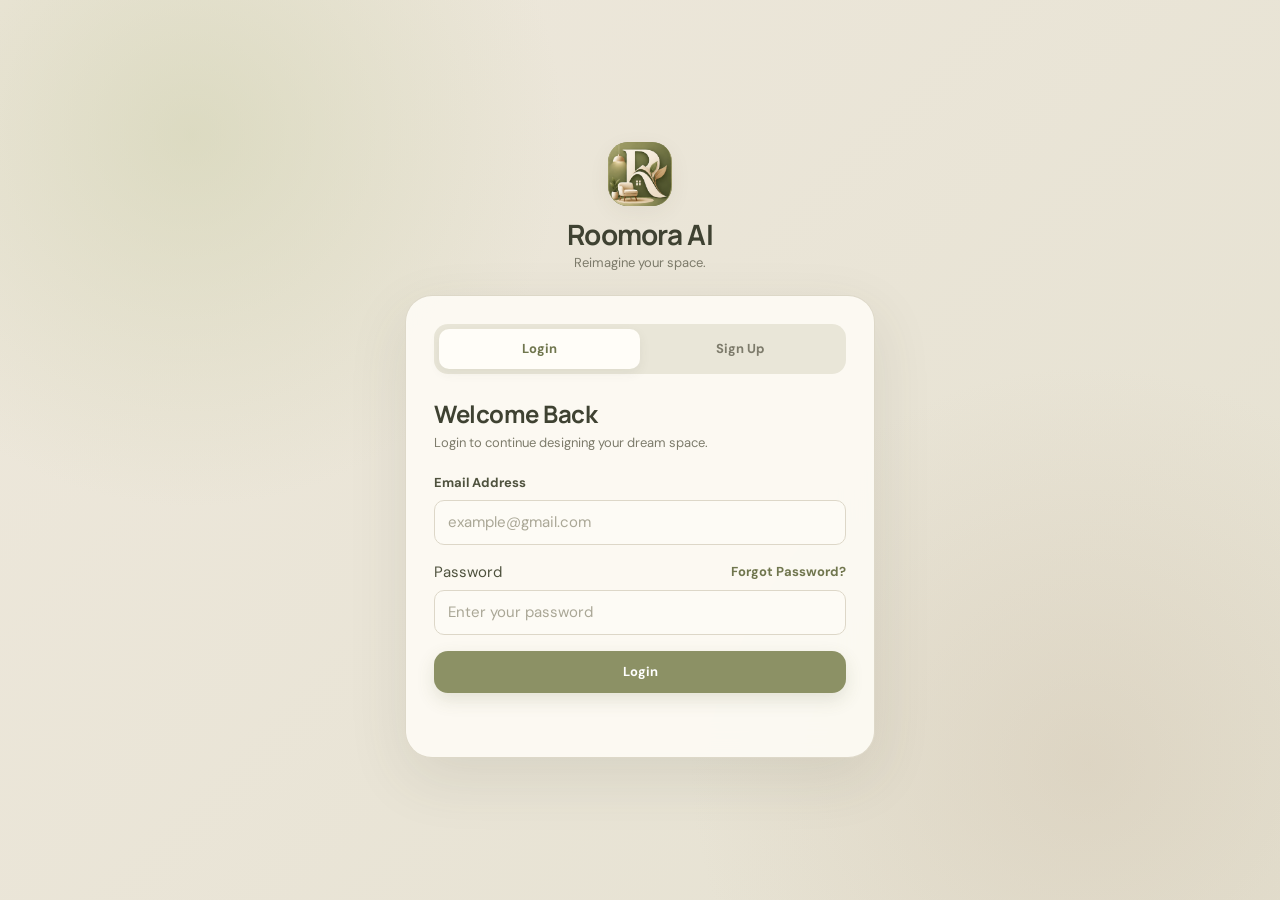
==== frontend/admin.html @ 3dd12794 "Add frontend design system, shared dashboard shell and real login Design tokens, components and dash" ====
<!DOCTYPE html>
<html lang="en">
<head>
  <meta charset="UTF-8">
  <meta name="viewport" content="width=device-width, initial-scale=1.0">
  <title>Roomora AI - Admin Dashboard</title>
  <link rel="icon" href="assets/img/logo.png">
  <link rel="stylesheet" href="css/base.css">
  <link rel="stylesheet" href="css/components.css">
  <link rel="stylesheet" href="css/dashboard.css">
</head>
<body data-roles="admin">
  <div class="sidebar-overlay" id="sidebarOverlay" data-action="close-sidebar"></div>
  <div class="layout">
    <aside class="sidebar" id="sidebar">
      <div class="sidebar-brand">
        <div class="brand-logo"><img src="assets/img/logo.png" alt="Roomora AI logo"></div>
        <div><h2>Roomora AI</h2><span>ADMIN PANEL</span></div>
      </div>
      <div class="sidebar-profile">
        <div class="avatar" data-user-initials></div>
        <div><strong data-user-name></strong><small data-user-role></small></div>
      </div>
      <nav class="sidebar-nav">
        <button class="nav-item" data-section="overview"><span>▦</span> Overview</button>
      </nav>
      <div class="sidebar-bottom">
        <button class="nav-item" data-action="logout"><span>↪</span> Logout</button>
      </div>
    </aside>

    <div class="main">
      <header class="topbar">
        <button class="mobile-menu" data-action="open-sidebar" aria-label="Open menu">☰</button>
        <div class="topbar-actions">
          <div class="top-profile">
            <div class="avatar" data-user-initials></div>
            <div><strong data-user-name></strong><small data-user-role></small></div>
          </div>
        </div>
      </header>

      <section id="overview" class="section">
        <div class="heading">
          <div>
            <span class="eyebrow">ADMIN PANEL</span>
            <h1>Admin Dashboard</h1>
            <p>Signed in as <strong data-user-name></strong>.</p>
          </div>
        </div>
        <div class="card">
          <p>This page is being rebuilt on the new backend and will appear in a later phase.</p>
        </div>
      </section>
    </div>
  </div>

  <script src="config.js"></script>
  <script type="module" src="js/pages/stub.js"></script>
</body>
</html>
---- frontend/css/base.css ----
/* Roomora AI: design tokens, reset and typography. Every page loads this first. */
@import url("https://fonts.googleapis.com/css2?family=DM+Sans:wght@400;500;600;700&family=Manrope:wght@600;700;800&display=swap");

:root {
  /* surfaces */
  --background: #eee8dc;
  --background-light: #f5f1e8;
  --surface: #faf8f1;
  --surface-white: #fffdf8;
  --field: #fdfbf5;

  /* brand */
  --olive: #8c9165;
  --olive-dark: #70764e;
  --olive-deep: #5d6342;
  --sage: #b9ba91;
  --sage-light: #dedfc5;
  --sage-soft: #e9e8d6;
  --beige: #d9cfbd;
  --brown: #927b62;
  --brown-dark: #695744;

  /* text */
  --text: #4f523e;
  --text-dark: #3f4232;
  --muted: #7d7b6b;
  --muted-light: #aaa796;

  /* lines */
  --border: #ddd7c8;
  --border-light: #ebe6da;

  /* status */
  --success: #70845b;
  --success-bg: #e2e8d7;
  --danger: #a87569;
  --danger-bg: #efe0da;
  --warning: #ad8952;
  --warning-bg: #f1e6ce;
  --info: #73828a;
  --info-bg: #e1e7e9;

  /* depth and shape */
  --shadow: 0 14px 40px rgba(77, 76, 55, 0.08);
  --shadow-small: 0 6px 22px rgba(77, 76, 55, 0.06);
  --radius: 20px;
  --radius-md: 14px;
  --radius-sm: 10px;

  /* type scale */
  --font-body: "DM Sans", system-ui, sans-serif;
  --font-heading: "Manrope", "DM Sans", system-ui, sans-serif;
  --text-xs: 0.75rem;
  --text-sm: 0.8125rem;
  --text-base: 0.9375rem;
  --text-lg: 1.125rem;
  --text-xl: 1.5rem;
  --text-2xl: 2rem;

  /* spacing */
  --space-1: 4px;
  --space-2: 8px;
  --space-3: 12px;
  --space-4: 16px;
  --space-5: 24px;
  --space-6: 32px;
  --space-7: 48px;
}

*,
*::before,
*::after {
  margin: 0;
  padding: 0;
  box-sizing: border-box;
}

html {
  scroll-behavior: smooth;
}

body {
  font-family: var(--font-body);
  font-size: var(--text-base);
  background: var(--background);
  color: var(--text);
  min-height: 100vh;
  line-height: 1.55;
}

h1,
h2,
h3,
h4 {
  font-family: var(--font-heading);
  color: var(--text-dark);
  line-height: 1.2;
}

button,
input,
textarea,
select {
  font: inherit;
  color: inherit;
}

button {
  cursor: pointer;
}

a {
  color: inherit;
  text-decoration: none;
}

img {
  max-width: 100%;
  display: block;
}

.muted {
  color: var(--muted);
}

.hidden {
  display: none !important;
}

.sr-only {
  position: absolute;
  width: 1px;
  height: 1px;
  overflow: hidden;
  clip: rect(0 0 0 0);
  white-space: nowrap;
}

:focus-visible {
  outline: 2px solid var(--olive-dark);
  outline-offset: 2px;
}
---- frontend/css/components.css ----
/* Roomora AI: components shared by every page. */

/* ---------- buttons ---------- */
.btn {
  display: inline-flex;
  align-items: center;
  justify-content: center;
  gap: var(--space-2);
  min-height: 42px;
  padding: 10px 18px;
  border: 1px solid transparent;
  border-radius: var(--radius-md);
  font-size: var(--text-sm);
  font-weight: 700;
  transition: 0.2s ease;
}

.btn:disabled {
  opacity: 0.6;
  cursor: not-allowed;
}

.btn-primary {
  background: var(--olive);
  color: #fff;
  box-shadow: 0 7px 18px rgba(99, 104, 65, 0.16);
}

.btn-primary:hover:not(:disabled) {
  background: var(--olive-dark);
  transform: translateY(-1px);
}

.btn-secondary {
  background: var(--surface);
  border-color: var(--border);
  color: var(--olive-dark);
}

.btn-secondary:hover:not(:disabled) {
  background: var(--sage-light);
}

.btn-danger {
  background: var(--danger-bg);
  color: var(--danger);
}

.btn-danger:hover:not(:disabled) {
  background: var(--danger);
  color: #fff;
}

.btn-block {
  width: 100%;
}

.btn-sm {
  min-height: 34px;
  padding: 6px 12px;
  font-size: var(--text-xs);
}

.btn-link {
  background: none;
  border: none;
  color: var(--olive-dark);
  font-weight: 700;
  font-size: var(--text-sm);
  padding: 0;
}

.btn-link:hover {
  text-decoration: underline;
}

.chip {
  display: inline-flex;
  align-items: center;
  gap: var(--space-2);
  padding: 8px 14px;
  border-radius: 999px;
  border: 1px solid var(--border);
  background: var(--surface-white);
  font-size: var(--text-sm);
  font-weight: 600;
}

.chip:hover {
  background: var(--sage-light);
}

/* ---------- forms ---------- */
.form-group {
  margin-bottom: var(--space-4);
}

.form-group > label,
.form-label {
  display: block;
  margin-bottom: 6px;
  color: var(--text);
  font-size: var(--text-sm);
  font-weight: 700;
}

.form-group input,
.form-group select,
.form-group textarea {
  width: 100%;
  min-height: 44px;
  padding: 10px 13px;
  border: 1px solid var(--border);
  border-radius: var(--radius-sm);
  background: var(--field);
  outline: none;
  transition: 0.2s;
}

.form-group textarea {
  min-height: 96px;
  resize: vertical;
}

.form-group input:hover,
.form-group select:hover,
.form-group textarea:hover {
  border-color: #c8c5b1;
}

.form-group input:focus,
.form-group select:focus,
.form-group textarea:focus {
  border-color: var(--olive);
  box-shadow: 0 0 0 4px rgba(139, 142, 97, 0.12);
}

.form-group input::placeholder,
.form-group textarea::placeholder {
  color: var(--muted-light);
}

.form-hint {
  display: block;
  margin-top: 5px;
  font-size: var(--text-xs);
  color: var(--muted);
}

.form-hint.error {
  color: var(--danger);
  font-weight: 600;
}

.form-hint.ok {
  color: var(--success);
  font-weight: 600;
}

.form-grid {
  display: grid;
  grid-template-columns: repeat(2, minmax(0, 1fr));
  gap: 0 var(--space-4);
}

.form-grid .full {
  grid-column: 1 / -1;
}

/* ---------- cards, stats ---------- */
.card {
  background: var(--surface);
  border: 1px solid var(--border);
  border-radius: var(--radius);
  padding: var(--space-5);
  box-shadow: var(--shadow-small);
  min-width: 0;
}

.card-heading {
  display: flex;
  align-items: flex-start;
  justify-content: space-between;
  gap: var(--space-4);
  margin-bottom: var(--space-4);
}

.card-heading h3 {
  font-size: var(--text-lg);
}

.card-heading p {
  color: var(--muted);
  font-size: var(--text-sm);
}

.stats {
  display: grid;
  grid-template-columns: repeat(auto-fit, minmax(210px, 1fr));
  gap: var(--space-4);
  margin-bottom: var(--space-4);
}

.stat {
  display: flex;
  align-items: center;
  gap: var(--space-4);
  padding: var(--space-4) var(--space-5);
  background: var(--surface);
  border: 1px solid var(--border);
  border-radius: var(--radius);
}

.stat-icon {
  display: grid;
  place-items: center;
  width: 46px;
  height: 46px;
  border-radius: var(--radius-md);
  background: var(--sage-light);
  font-size: 1.25rem;
}

.stat span {
  color: var(--muted);
  font-size: var(--text-sm);
}

.stat strong {
  display: block;
  font-family: var(--font-heading);
  font-size: var(--text-xl);
  color: var(--text-dark);
}

.stat small {
  font-size: var(--text-xs);
}

.positive {
  color: var(--success);
}

.warning {
  color: var(--warning);
}

.negative {
  color: var(--danger);
}

/* ---------- tables ---------- */
.table-wrapper {
  overflow-x: auto;
}

table {
  width: 100%;
  border-collapse: collapse;
  font-size: var(--text-sm);
}

th {
  padding: 10px 12px;
  text-align: left;
  color: var(--muted);
  font-size: var(--text-xs);
  font-weight: 700;
  text-transform: uppercase;
  letter-spacing: 0.04em;
  border-bottom: 1px solid var(--border);
  white-space: nowrap;
}

td {
  padding: 12px;
  border-bottom: 1px solid var(--border-light);
  vertical-align: middle;
}

tbody tr:hover {
  background: var(--background-light);
}

/* ---------- status pills ---------- */
.status {
  display: inline-block;
  padding: 3px 10px;
  border-radius: 999px;
  font-size: var(--text-xs);
  font-weight: 700;
  text-transform: capitalize;
  background: var(--info-bg);
  color: var(--info);
}

.status.approved,
.status.active,
.status.delivered,
.status.completed,
.status.paid,
.status.accepted {
  background: var(--success-bg);
  color: var(--success);
}

.status.pending,
.status.requested,
.status.processing,
.status.packed,
.status.shipped,
.status.placed {
  background: var(--warning-bg);
  color: var(--warning);
}

.status.rejected,
.status.declined,
.status.cancelled,
.status.blocked,
.status.suspended {
  background: var(--danger-bg);
  color: var(--danger);
}

/* ---------- avatar, switch, progress ---------- */
.avatar {
  display: grid;
  place-items: center;
  flex: none;
  width: 40px;
  height: 40px;
  border-radius: 50%;
  background: var(--sage-light);
  color: var(--olive-deep);
  font-weight: 700;
  font-size: var(--text-sm);
}

.switch {
  position: relative;
  display: inline-block;
  width: 44px;
  height: 24px;
  flex: none;
}

.switch input {
  opacity: 0;
  width: 0;
  height: 0;
}

.switch .slider {
  position: absolute;
  inset: 0;
  border-radius: 999px;
  background: var(--border);
  transition: 0.2s;
}

.switch .slider::before {
  content: "";
  position: absolute;
  left: 3px;
  top: 3px;
  width: 18px;
  height: 18px;
  border-radius: 50%;
  background: #fff;
  transition: 0.2s;
}

.switch input:checked + .slider {
  background: var(--olive);
}

.switch input:checked + .slider::before {
  transform: translateX(20px);
}

.switch input:focus-visible + .slider {
  outline: 2px solid var(--olive-dark);
  outline-offset: 2px;
}

.progress {
  height: 8px;
  border-radius: 999px;
  background: var(--sage-soft);
  overflow: hidden;
}

.progress > div {
  height: 100%;
  background: var(--olive);
  border-radius: inherit;
}

/* ---------- modal ---------- */
.modal {
  position: fixed;
  inset: 0;
  z-index: 1000;
  display: none;
  align-items: center;
  justify-content: center;
  padding: var(--space-4);
  background: rgba(63, 66, 50, 0.45);
}

.modal.show {
  display: flex;
}

.modal-content {
  width: 100%;
  max-width: 520px;
  max-height: 90vh;
  overflow-y: auto;
  padding: var(--space-5);
  background: var(--surface-white);
  border-radius: var(--radius);
  box-shadow: var(--shadow);
}

.modal-header {
  display: flex;
  align-items: center;
  justify-content: space-between;
  margin-bottom: var(--space-4);
}

.modal-close {
  border: none;
  background: var(--sage-soft);
  width: 34px;
  height: 34px;
  border-radius: 50%;
}

/* ---------- toast, empty and loading states ---------- */
.toast-stack {
  position: fixed;
  right: var(--space-4);
  bottom: var(--space-4);
  z-index: 2000;
  display: flex;
  flex-direction: column;
  gap: var(--space-2);
  max-width: min(360px, calc(100vw - 32px));
}

.toast {
  padding: 12px 16px;
  border-radius: var(--radius-md);
  background: var(--text-dark);
  color: #fff;
  font-size: var(--text-sm);
  box-shadow: var(--shadow);
  animation: toast-in 0.2s ease;
}

.toast.error {
  background: #8f4f44;
}

.toast.success {
  background: var(--olive-deep);
}

@keyframes toast-in {
  from {
    opacity: 0;
    transform: translateY(8px);
  }
}

.empty-state {
  padding: var(--space-6) var(--space-4);
  text-align: center;
  color: var(--muted);
}

.empty-state .empty-icon {
  display: block;
  margin-bottom: var(--space-2);
  font-size: 2rem;
}

.spinner {
  display: inline-block;
  width: 18px;
  height: 18px;
  border: 2px solid currentColor;
  border-right-color: transparent;
  border-radius: 50%;
  animation: spin 0.7s linear infinite;
}

@keyframes spin {
  to {
    transform: rotate(360deg);
  }
}

@media (max-width: 640px) {
  .form-grid {
    grid-template-columns: 1fr;
  }
}
---- frontend/css/dashboard.css ----
/* Roomora AI: the sidebar + topbar shell shared by the admin, seller and designer panels. */

.layout {
  display: grid;
  grid-template-columns: 260px minmax(0, 1fr);
  min-height: 100vh;
}

/* ---------- sidebar ---------- */
.sidebar {
  position: sticky;
  top: 0;
  height: 100vh;
  display: flex;
  flex-direction: column;
  gap: var(--space-4);
  padding: var(--space-5) var(--space-4);
  background: var(--sage-light);
  border-right: 1px solid #ceceb5;
  overflow-y: auto;
}

.sidebar-brand {
  display: flex;
  align-items: center;
  gap: var(--space-3);
  padding-bottom: var(--space-4);
  border-bottom: 1px solid rgba(101, 107, 73, 0.15);
}

.brand-logo {
  display: grid;
  place-items: center;
  flex: none;
  width: 46px;
  height: 46px;
  overflow: hidden;
  border-radius: 14px;
  background: var(--olive);
}

.brand-logo img {
  width: 100%;
  height: 100%;
  object-fit: cover;
}

.sidebar-brand h2 {
  font-size: var(--text-lg);
}

.sidebar-brand span {
  color: var(--olive-dark);
  font-size: var(--text-xs);
  font-weight: 700;
  letter-spacing: 0.08em;
}

.sidebar-profile {
  display: flex;
  align-items: center;
  gap: var(--space-3);
  padding: var(--space-3);
  border-radius: var(--radius-md);
  background: rgba(255, 253, 248, 0.6);
}

.sidebar-profile small {
  display: block;
  color: var(--muted);
}

.sidebar-nav {
  display: flex;
  flex-direction: column;
  gap: var(--space-1);
  flex: 1;
}

.nav-item {
  display: flex;
  align-items: center;
  gap: var(--space-3);
  width: 100%;
  padding: 10px 12px;
  border: none;
  border-radius: var(--radius-sm);
  background: transparent;
  color: var(--text);
  font-size: var(--text-sm);
  font-weight: 600;
  text-align: left;
}

.nav-item:hover {
  background: rgba(255, 253, 248, 0.6);
}

.nav-item.active {
  background: var(--surface-white);
  color: var(--olive-deep);
  box-shadow: var(--shadow-small);
}

.nav-badge {
  margin-left: auto;
  padding: 1px 8px;
  border-radius: 999px;
  background: var(--olive);
  color: #fff;
  font-size: var(--text-xs);
}

.nav-badge:empty {
  display: none;
}

.sidebar-bottom {
  padding-top: var(--space-3);
  border-top: 1px solid rgba(101, 107, 73, 0.15);
}

.sidebar-overlay {
  position: fixed;
  inset: 0;
  z-index: 40;
  display: none;
  background: rgba(63, 66, 50, 0.4);
}

.sidebar-overlay.show {
  display: block;
}

/* ---------- main area ---------- */
.main {
  min-width: 0;
  padding: 0 var(--space-6) var(--space-7);
}

.topbar {
  position: sticky;
  top: 0;
  z-index: 30;
  display: flex;
  align-items: center;
  gap: var(--space-4);
  padding: var(--space-4) 0;
  background: var(--background);
}

.mobile-menu {
  display: none;
  border: 1px solid var(--border);
  background: var(--surface);
  border-radius: var(--radius-sm);
  width: 42px;
  height: 42px;
  font-size: 1.1rem;
}

.topbar-search {
  flex: 1;
  max-width: 460px;
}

.topbar-search input {
  width: 100%;
  min-height: 42px;
  padding: 8px 14px;
  border: 1px solid var(--border);
  border-radius: 999px;
  background: var(--surface-white);
  outline: none;
}

.topbar-search input:focus {
  border-color: var(--olive);
}

.topbar-actions {
  display: flex;
  align-items: center;
  gap: var(--space-3);
  margin-left: auto;
}

.icon-button {
  position: relative;
  display: grid;
  place-items: center;
  width: 42px;
  height: 42px;
  border: 1px solid var(--border);
  border-radius: 50%;
  background: var(--surface-white);
}

.notification-dot {
  position: absolute;
  top: 8px;
  right: 9px;
  width: 9px;
  height: 9px;
  border-radius: 50%;
  background: var(--danger);
}

.notification-dot.hidden {
  display: none;
}

.top-profile {
  display: flex;
  align-items: center;
  gap: var(--space-3);
}

.top-profile small {
  display: block;
  color: var(--muted);
}

/* ---------- sections ---------- */
.section {
  display: none;
}

.section.active {
  display: block;
}

.heading {
  display: flex;
  align-items: flex-end;
  justify-content: space-between;
  flex-wrap: wrap;
  gap: var(--space-4);
  margin-bottom: var(--space-5);
}

.heading h1 {
  font-size: var(--text-2xl);
}

.heading p {
  color: var(--muted);
}

.eyebrow {
  display: block;
  margin-bottom: var(--space-1);
  color: var(--olive-dark);
  font-size: var(--text-xs);
  font-weight: 700;
  letter-spacing: 0.1em;
}

.dashboard-grid {
  display: grid;
  grid-template-columns: minmax(0, 1.55fr) minmax(280px, 0.85fr);
  gap: var(--space-4);
  margin-bottom: var(--space-4);
}

.filter-bar {
  display: flex;
  flex-wrap: wrap;
  gap: var(--space-3);
  margin-bottom: var(--space-4);
}

.filter-bar input,
.filter-bar select {
  min-height: 42px;
  padding: 8px 14px;
  border: 1px solid var(--border);
  border-radius: var(--radius-sm);
  background: var(--surface-white);
}

.filter-bar input {
  flex: 1;
  min-width: 200px;
}

/* ---------- responsive ---------- */
@media (max-width: 960px) {
  .layout {
    grid-template-columns: 1fr;
  }

  .sidebar {
    position: fixed;
    inset: 0 auto 0 0;
    z-index: 50;
    width: 270px;
    transform: translateX(-100%);
    transition: transform 0.25s ease;
  }

  .sidebar.open {
    transform: none;
  }

  .mobile-menu {
    display: block;
  }

  .main {
    padding: 0 var(--space-4) var(--space-6);
  }

  .dashboard-grid {
    grid-template-columns: 1fr;
  }

  .top-profile div {
    display: none;
  }
}
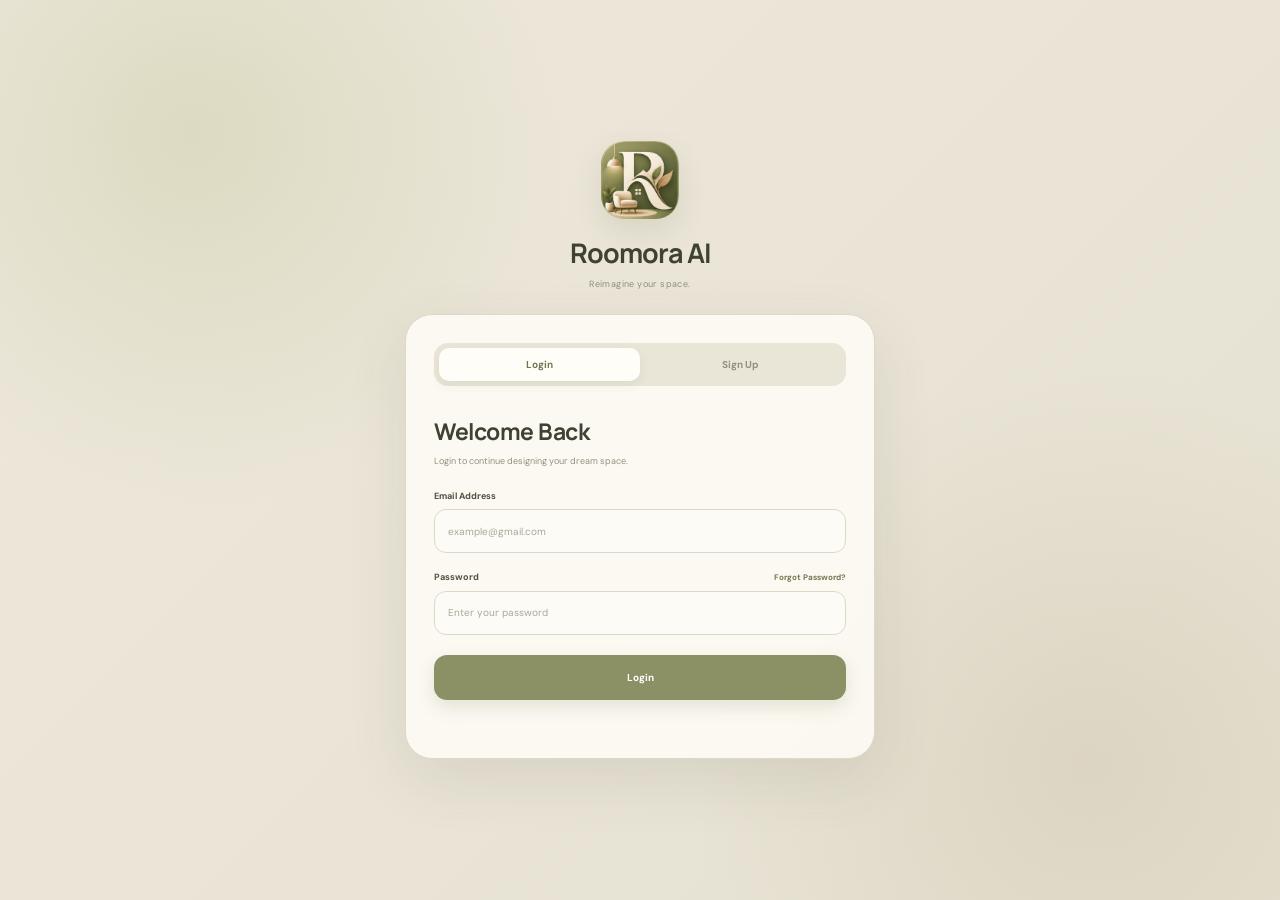
==== commit ca807d1e: "Frontend: all five pages ported from the original designs and wired to the API Original stylesheets " ====
--- a/frontend/admin.html
+++ b/frontend/admin.html
@@ -3,59 +3,407 @@
 <head>
   <meta charset="UTF-8">
   <meta name="viewport" content="width=device-width, initial-scale=1.0">
-  <title>Roomora AI - Admin Dashboard</title>
+  <title>Roomora AI - Admin Panel</title>
   <link rel="icon" href="assets/img/logo.png">
-  <link rel="stylesheet" href="css/base.css">
-  <link rel="stylesheet" href="css/components.css">
-  <link rel="stylesheet" href="css/dashboard.css">
+  <link rel="stylesheet" href="css/admin.css">
+  <link rel="stylesheet" href="css/panel-extras.css">
 </head>
-<body data-roles="admin">
-  <div class="sidebar-overlay" id="sidebarOverlay" data-action="close-sidebar"></div>
-  <div class="layout">
-    <aside class="sidebar" id="sidebar">
-      <div class="sidebar-brand">
-        <div class="brand-logo"><img src="assets/img/logo.png" alt="Roomora AI logo"></div>
-        <div><h2>Roomora AI</h2><span>ADMIN PANEL</span></div>
-      </div>
-      <div class="sidebar-profile">
-        <div class="avatar" data-user-initials></div>
-        <div><strong data-user-name></strong><small data-user-role></small></div>
-      </div>
-      <nav class="sidebar-nav">
-        <button class="nav-item" data-section="overview"><span>▦</span> Overview</button>
-      </nav>
-      <div class="sidebar-bottom">
-        <button class="nav-item" data-action="logout"><span>↪</span> Logout</button>
-      </div>
-    </aside>
-
-    <div class="main">
-      <header class="topbar">
-        <button class="mobile-menu" data-action="open-sidebar" aria-label="Open menu">☰</button>
-        <div class="topbar-actions">
-          <div class="top-profile">
-            <div class="avatar" data-user-initials></div>
-            <div><strong data-user-name></strong><small data-user-role></small></div>
-          </div>
-        </div>
-      </header>
-
-      <section id="overview" class="section">
-        <div class="heading">
-          <div>
-            <span class="eyebrow">ADMIN PANEL</span>
-            <h1>Admin Dashboard</h1>
-            <p>Signed in as <strong data-user-name></strong>.</p>
-          </div>
-        </div>
-        <div class="card">
-          <p>This page is being rebuilt on the new backend and will appear in a later phase.</p>
-        </div>
-      </section>
-    </div>
-  </div>
-
-  <script src="config.js"></script>
-  <script type="module" src="js/pages/stub.js"></script>
+<body>
+
+<div id="sidebarOverlay" class="sidebar-overlay" data-action="close-sidebar"></div>
+
+<!-- SIDEBAR -->
+<aside id="sidebar" class="sidebar">
+  <div class="sidebar-brand">
+    <div class="admin-logo"><img src="assets/img/logo.png" alt="Roomora AI Logo"></div>
+    <div><h2>Roomora AI</h2><span>ADMIN PANEL</span></div>
+  </div>
+
+  <div class="admin-profile">
+    <div class="admin-avatar" data-user-initials></div>
+    <div><strong data-user-name></strong><small>Super Administrator</small></div>
+  </div>
+
+  <nav class="sidebar-navigation">
+    <button class="sidebar-link" data-section="dashboard"><span>▦</span> Dashboard</button>
+    <button class="sidebar-link" data-section="users"><span>👥</span> Users</button>
+    <button class="sidebar-link" data-section="furniture"><span>🛋️</span> Furniture</button>
+    <button class="sidebar-link" data-section="designers"><span>🎨</span> Designers</button>
+    <button class="sidebar-link" data-section="orders"><span>📦</span> Orders</button>
+    <button class="sidebar-link" data-section="requests"><span>🔔</span> Designer Requests <span class="notification-count" id="requestCount" style="display:none"></span></button>
+    <button class="sidebar-link" data-section="sellers"><span>🏪</span> Sellers</button>
+    <button class="sidebar-link" data-section="reports"><span>📊</span> Reports</button>
+    <button class="sidebar-link" data-section="settings"><span>⚙️</span> Settings</button>
+  </nav>
+
+  <div class="sidebar-bottom">
+    <button class="sidebar-link logout-link" data-action="logout"><span>↪</span> Logout</button>
+  </div>
+</aside>
+
+<!-- MAIN AREA -->
+<div class="admin-main">
+
+  <header class="admin-topbar">
+    <button class="mobile-menu" data-action="open-sidebar">☰</button>
+    <div class="topbar-search">
+      <span>🔍</span>
+      <input type="search" placeholder="Search users, orders, furniture..." id="globalSearch">
+    </div>
+    <div class="topbar-actions">
+      <button class="top-icon" data-action="notifications">🔔 <span class="red-dot" style="display:none"></span></button>
+      <div class="admin-user-menu">
+        <div class="small-avatar" data-user-initials></div>
+        <div class="top-admin-name"><strong data-user-name></strong><small>Super Admin</small></div>
+      </div>
+    </div>
+  </header>
+
+  <!-- DASHBOARD -->
+  <section id="dashboard" class="admin-section">
+    <div class="page-heading">
+      <div>
+        <span class="eyebrow">ADMINISTRATION</span>
+        <h1>Dashboard</h1>
+        <p>Welcome back. Here's what's happening across Roomora AI.</p>
+      </div>
+      <button class="primary-admin-button" data-action="export-orders">↓ Export Report</button>
+    </div>
+
+    <div class="statistics-grid">
+      <div class="stat-card"><div class="stat-icon users-icon">👥</div><div><span>Total Users</span><h2 id="dsUsers">–</h2><small class="positive" id="dsUsersNote"></small></div></div>
+      <div class="stat-card"><div class="stat-icon active-icon">●</div><div><span>Active Users</span><h2 id="dsActive">–</h2><small class="positive" id="dsActiveNote"></small></div></div>
+      <div class="stat-card"><div class="stat-icon product-icon">🛋️</div><div><span>Furniture Products</span><h2 id="dsProducts">–</h2><small class="warning" id="dsProductsNote"></small></div></div>
+      <div class="stat-card"><div class="stat-icon designer-icon">🎨</div><div><span>Designers</span><h2 id="dsDesigners">–</h2><small class="positive" id="dsDesignersNote"></small></div></div>
+    </div>
+
+    <div class="statistics-grid second-stats">
+      <div class="stat-card revenue-card"><div class="stat-icon">₹</div><div><span>Monthly Revenue</span><h2 id="dsRevenue">–</h2><small class="positive" id="dsRevenueNote"></small></div></div>
+      <div class="stat-card"><div class="stat-icon order-icon">📦</div><div><span>Total Orders</span><h2 id="dsOrders">–</h2><small class="positive" id="dsOrdersNote"></small></div></div>
+      <div class="stat-card"><div class="stat-icon pending-icon">⏳</div><div><span>Pending Requests</span><h2 id="dsPending">–</h2><small class="warning">Needs attention</small></div></div>
+      <div class="stat-card"><div class="stat-icon seller-icon">🏪</div><div><span>Furniture Sellers</span><h2 id="dsSellers">–</h2><small class="positive" id="dsSellersNote"></small></div></div>
+    </div>
+
+    <div class="dashboard-grid">
+      <div class="admin-card large-card">
+        <div class="card-heading">
+          <div><h3>Recent Orders</h3><p>Latest furniture and designer orders</p></div>
+          <button class="text-button" data-section="orders">View All →</button>
+        </div>
+        <div class="table-wrapper">
+          <table>
+            <thead><tr><th>Order ID</th><th>Customer</th><th>Type</th><th>Amount</th><th>Status</th><th>Date</th></tr></thead>
+            <tbody id="dsRecent"></tbody>
+          </table>
+        </div>
+      </div>
+
+      <div class="admin-card">
+        <div class="card-heading"><div><h3>Quick Actions</h3><p>Manage your platform</p></div></div>
+        <div class="quick-actions">
+          <button data-section="users"><span>👥</span><div><strong>Manage Users</strong><small>View all accounts</small></div></button>
+          <button data-section="furniture"><span>🛋️</span><div><strong>Review Products</strong><small>Approve furniture</small></div></button>
+          <button data-section="designers"><span>🎨</span><div><strong>Manage Designers</strong><small>Check availability</small></div></button>
+          <button data-section="requests"><span>🔔</span><div><strong>Requests</strong><small id="qaRequests">Designer bookings</small></div></button>
+        </div>
+      </div>
+    </div>
+
+    <div class="dashboard-grid">
+      <div class="admin-card">
+        <div class="card-heading"><div><h3>Platform Activity</h3><p>Today's overview</p></div></div>
+        <div class="activity-list" id="dsActivity"></div>
+      </div>
+
+      <div class="admin-card">
+        <div class="card-heading">
+          <div><h3>System Status</h3><p>Roomora AI services</p></div>
+          <span class="online-badge">● All Systems Operational</span>
+        </div>
+        <div class="system-status">
+          <div><span>Website</span><strong class="online">Operational</strong></div>
+          <div><span>Authentication</span><strong class="online">Operational</strong></div>
+          <div><span>Database</span><strong class="online" id="sysDatabase">Operational</strong></div>
+          <div><span>AI Service</span><strong class="online" id="sysAi">Operational</strong></div>
+          <div><span>Payments</span><strong class="online">Record only</strong></div>
+        </div>
+      </div>
+    </div>
+  </section>
+
+  <!-- USERS -->
+  <section id="users" class="admin-section">
+    <div class="page-heading">
+      <div>
+        <span class="eyebrow">USER MANAGEMENT</span>
+        <h1>Users</h1>
+        <p>Manage all Roomora AI accounts.</p>
+      </div>
+      <button class="primary-admin-button" data-action="export-users">↓ Export Users</button>
+    </div>
+
+    <div class="filter-bar">
+      <div class="search-box">🔍 <input id="userSearch" placeholder="Search user..."></div>
+      <select id="userStatusFilter">
+        <option value="all">All Status</option>
+        <option value="active">Active</option>
+        <option value="inactive">Inactive</option>
+        <option value="blocked">Blocked</option>
+      </select>
+      <select id="userRoleFilter">
+        <option value="">All Users</option>
+        <option value="user">Customers</option>
+        <option value="seller">Sellers</option>
+        <option value="designer">Designers</option>
+        <option value="admin">Admins</option>
+      </select>
+    </div>
+
+    <div class="admin-card">
+      <div class="table-wrapper">
+        <table id="usersTable">
+          <thead><tr><th>User</th><th>Email</th><th>Mobile</th><th>Role</th><th>Orders</th><th>Last Active</th><th>Status</th><th>Action</th></tr></thead>
+          <tbody id="usersBody"></tbody>
+        </table>
+      </div>
+    </div>
+  </section>
+
+  <!-- FURNITURE -->
+  <section id="furniture" class="admin-section">
+    <div class="page-heading">
+      <div>
+        <span class="eyebrow">PRODUCT MANAGEMENT</span>
+        <h1>Furniture</h1>
+        <p>Review furniture listed by sellers.</p>
+      </div>
+      <button class="primary-admin-button" data-action="add-product">+ Add Product</button>
+    </div>
+
+    <div class="statistics-grid">
+      <div class="mini-stat"><span>Total Products</span><strong id="fuTotal">–</strong></div>
+      <div class="mini-stat"><span>Approved</span><strong class="green-text" id="fuApproved">–</strong></div>
+      <div class="mini-stat"><span>Pending</span><strong class="orange-text" id="fuPending">–</strong></div>
+      <div class="mini-stat"><span>Out of Stock</span><strong class="red-text" id="fuOut">–</strong></div>
+    </div>
+
+    <div class="filter-bar">
+      <div class="search-box">🔍 <input id="productSearch" placeholder="Search furniture..."></div>
+      <select id="productCategoryFilter">
+        <option value="">All Categories</option>
+        <option>Sofa</option><option>Chair</option><option>Table</option><option>Bed</option><option>Dining</option><option>Lighting</option><option>Decor</option>
+      </select>
+      <select id="productStatusFilter">
+        <option value="">All Status</option>
+        <option value="approved">Approved</option>
+        <option value="pending">Pending</option>
+        <option value="rejected">Rejected</option>
+      </select>
+    </div>
+
+    <div class="admin-card">
+      <div class="table-wrapper">
+        <table>
+          <thead><tr><th>Product</th><th>Seller</th><th>Category</th><th>Price</th><th>Stock</th><th>Status</th><th>Action</th></tr></thead>
+          <tbody id="productsBody"></tbody>
+        </table>
+      </div>
+    </div>
+  </section>
+
+  <!-- DESIGNERS -->
+  <section id="designers" class="admin-section">
+    <div class="page-heading">
+      <div>
+        <span class="eyebrow">DESIGNER MANAGEMENT</span>
+        <h1>Designers</h1>
+        <p>Manage designer profiles, availability and verification.</p>
+      </div>
+      <button class="primary-admin-button" data-action="add-designer">+ Add Designer</button>
+    </div>
+    <div class="designer-admin-grid" id="designerGrid"></div>
+  </section>
+
+  <!-- ORDERS -->
+  <section id="orders" class="admin-section">
+    <div class="page-heading">
+      <div>
+        <span class="eyebrow">ORDER MANAGEMENT</span>
+        <h1>Orders</h1>
+        <p>Track furniture purchases and designer bookings.</p>
+      </div>
+      <button class="primary-admin-button" data-action="export-orders">↓ Export Orders</button>
+    </div>
+
+    <div class="statistics-grid">
+      <div class="mini-stat"><span>Today's Orders</span><strong id="orToday">–</strong></div>
+      <div class="mini-stat"><span>Processing</span><strong class="orange-text" id="orProcessing">–</strong></div>
+      <div class="mini-stat"><span>Delivered</span><strong class="green-text" id="orDelivered">–</strong></div>
+      <div class="mini-stat"><span>Cancelled</span><strong class="red-text" id="orCancelled">–</strong></div>
+    </div>
+
+    <div class="admin-card">
+      <div class="table-wrapper">
+        <table>
+          <thead><tr><th>Order ID</th><th>Customer</th><th>Type</th><th>Item / Designer</th><th>Amount</th><th>Payment</th><th>Status</th><th>Action</th></tr></thead>
+          <tbody id="ordersBody"></tbody>
+        </table>
+      </div>
+    </div>
+  </section>
+
+  <!-- DESIGNER REQUESTS -->
+  <section id="requests" class="admin-section">
+    <div class="page-heading">
+      <div>
+        <span class="eyebrow">REQUEST MANAGEMENT</span>
+        <h1>Designer Requests</h1>
+        <p>Monitor requests between customers and interior designers.</p>
+      </div>
+    </div>
+    <div class="request-grid" id="requestGrid"></div>
+  </section>
+
+  <!-- SELLERS -->
+  <section id="sellers" class="admin-section">
+    <div class="page-heading">
+      <div>
+        <span class="eyebrow">SELLER MANAGEMENT</span>
+        <h1>Furniture Sellers</h1>
+        <p>Manage furniture marketplace partners.</p>
+      </div>
+      <button class="primary-admin-button" data-action="add-seller">+ Add Seller</button>
+    </div>
+
+    <div class="statistics-grid">
+      <div class="mini-stat"><span>Total Sellers</span><strong id="seTotal">–</strong></div>
+      <div class="mini-stat"><span>Active</span><strong class="green-text" id="seActive">–</strong></div>
+      <div class="mini-stat"><span>Pending Verification</span><strong class="orange-text" id="sePending">–</strong></div>
+      <div class="mini-stat"><span>Suspended</span><strong class="red-text" id="seSuspended">–</strong></div>
+    </div>
+
+    <div class="admin-card">
+      <div class="table-wrapper">
+        <table>
+          <thead><tr><th>Seller</th><th>Business</th><th>Products</th><th>Orders</th><th>Revenue</th><th>Status</th><th>Action</th></tr></thead>
+          <tbody id="sellersBody"></tbody>
+        </table>
+      </div>
+    </div>
+  </section>
+
+  <!-- REPORTS -->
+  <section id="reports" class="admin-section">
+    <div class="page-heading">
+      <div>
+        <span class="eyebrow">ANALYTICS</span>
+        <h1>Reports</h1>
+        <p>Monitor Roomora AI performance.</p>
+      </div>
+      <button class="primary-admin-button" data-action="export-orders">↓ Download Report</button>
+    </div>
+
+    <div class="report-grid">
+      <div class="admin-card">
+        <h3>Revenue Overview</h3>
+        <p>Monthly platform revenue</p>
+        <div class="fake-chart" id="rpChart"></div>
+        <div class="chart-labels" id="rpLabels"></div>
+      </div>
+
+      <div class="admin-card">
+        <h3>Order Distribution</h3>
+        <p>Furniture vs designer services</p>
+        <div class="donut-chart" id="rpDonut">
+          <div class="donut-center"><strong id="rpTotal">0</strong><small>Orders</small></div>
+        </div>
+        <div class="legend">
+          <span><i class="legend-furniture"></i> Furniture <b id="rpFurniture">0</b>%</span>
+          <span><i class="legend-designer"></i> Designer <b id="rpDesigner">0</b>%</span>
+        </div>
+      </div>
+    </div>
+
+    <div class="admin-card" style="margin-top:18px">
+      <div class="card-heading"><div><h3>Payout Requests</h3><p>Sellers and designers asking to be paid</p></div></div>
+      <div class="table-wrapper">
+        <table>
+          <thead><tr><th>Reference</th><th>Requested By</th><th>Role</th><th>Amount</th><th>Date</th><th>Status</th><th>Action</th></tr></thead>
+          <tbody id="payoutsBody"></tbody>
+        </table>
+      </div>
+    </div>
+  </section>
+
+  <!-- SETTINGS -->
+  <section id="settings" class="admin-section">
+    <div class="page-heading">
+      <div>
+        <span class="eyebrow">ADMIN SETTINGS</span>
+        <h1>Settings</h1>
+        <p>Configure Roomora AI administration.</p>
+      </div>
+    </div>
+
+    <div class="settings-admin-grid">
+      <div class="admin-card">
+        <h3>Platform Settings</h3>
+        <div class="admin-setting"><div><strong>New User Registration</strong><p>Allow new users to create accounts.</p></div><label class="switch"><input type="checkbox" data-setting="allow_registration"><span class="slider"></span></label></div>
+        <div class="admin-setting"><div><strong>Furniture Marketplace</strong><p>Allow furniture sellers to list products.</p></div><label class="switch"><input type="checkbox" data-setting="marketplace_enabled"><span class="slider"></span></label></div>
+        <div class="admin-setting"><div><strong>Designer Bookings</strong><p>Allow users to request designers.</p></div><label class="switch"><input type="checkbox" data-setting="designer_bookings_enabled"><span class="slider"></span></label></div>
+      </div>
+
+      <div class="admin-card">
+        <h3>Notification Settings</h3>
+        <div class="admin-setting"><div><strong>Email Notifications</strong><p>Send account and order emails.</p></div><label class="switch"><input type="checkbox" data-setting="email_notifications"><span class="slider"></span></label></div>
+        <div class="admin-setting"><div><strong>Designer Notifications</strong><p>Notify designers of new requests.</p></div><label class="switch"><input type="checkbox" data-setting="designer_notifications"><span class="slider"></span></label></div>
+        <p class="muted-note" style="margin-top:12px;font-size:9px;color:#929080">Email sending is not set up yet; these switches are saved for when it is.</p>
+      </div>
+    </div>
+  </section>
+
+</div>
+
+<!-- GENERIC DETAILS MODAL -->
+<div class="panel-modal" id="detailModal">
+  <div class="panel-modal-content">
+    <div class="panel-modal-header"><h2 id="detailTitle"></h2><button data-close-modal aria-label="Close">✕</button></div>
+    <div id="detailBody"></div>
+  </div>
+</div>
+
+<!-- ADD PRODUCT MODAL -->
+<div class="panel-modal" id="productModal">
+  <div class="panel-modal-content">
+    <div class="panel-modal-header"><h2>Add Product</h2><button data-close-modal aria-label="Close">✕</button></div>
+    <form id="productForm">
+      <div class="form-group"><label>Product name *</label><input id="apName" required minlength="2"></div>
+      <div class="form-group"><label>Category</label><select id="apCategory"><option>Sofa</option><option>Chair</option><option>Table</option><option>Bed</option><option>Dining</option><option>Lighting</option><option>Decor</option></select></div>
+      <div class="form-group"><label>Short description</label><input id="apShort"></div>
+      <div class="form-group"><label>Price (₹) *</label><input type="number" id="apPrice" min="1" required></div>
+      <div class="form-group"><label>Stock *</label><input type="number" id="apStock" min="0" required></div>
+      <div class="form-group"><label>Image URL</label><input id="apImage" placeholder="https://…"></div>
+      <button class="primary-button" type="submit">Add Product</button>
+    </form>
+  </div>
+</div>
+
+<!-- ADD DESIGNER / SELLER MODAL -->
+<div class="panel-modal" id="promoteModal">
+  <div class="panel-modal-content">
+    <div class="panel-modal-header"><h2 id="promoteTitle"></h2><button data-close-modal aria-label="Close">✕</button></div>
+    <form id="promoteForm">
+      <div class="form-group"><label>Choose an existing customer account</label><select id="pmUser" required></select></div>
+      <div class="form-group" id="pmDesignerFields">
+        <label>Speciality</label><input id="pmSpeciality" placeholder="Modern homes · Space planning">
+        <label style="margin-top:10px">Price per day (₹)</label><input type="number" id="pmPrice" min="1" value="4000">
+      </div>
+      <button class="primary-button" type="submit">Save</button>
+    </form>
+  </div>
+</div>
+
+<script src="config.js"></script>
+<script type="module" src="js/pages/admin.js"></script>
 </body>
 </html>
--- a/frontend/css/admin.css
+++ b/frontend/css/admin.css
@@ -0,0 +1,3217 @@
+/* =========================================================
+   ROOMORA AI — ADMIN PANEL
+   Modern Organic / Interior Design UI
+   Cream + Sage + Olive + Warm Brown
+   ========================================================= */
+
+@import url('https://fonts.googleapis.com/css2?family=DM+Sans:wght@400;500;600;700&family=Manrope:wght@500;600;700;800&display=swap');
+
+
+/* =========================================================
+   ROOT
+   ========================================================= */
+
+:root {
+    --bg: #eee8dc;
+    --bg-soft: #e7e3d5;
+
+    --sidebar: #d9dac0;
+    --sidebar-dark: #c9cbae;
+
+    --card: #faf8f0;
+    --card-light: #fffdf8;
+
+    --olive: #898e61;
+    --olive-dark: #6d744e;
+    --olive-deep: #5c633f;
+
+    --sage: #dedfc6;
+    --sage-light: #ebe9d8;
+
+    --brown: #927b62;
+    --brown-light: #ddd0bd;
+
+    --text: #4d513c;
+    --text-dark: #3e4231;
+    --muted: #92907f;
+
+    --border: #ddd8c9;
+    --border-light: #ebe7dc;
+
+    --green: #70835a;
+    --green-bg: #e1e8d5;
+
+    --orange: #a17d4b;
+    --orange-bg: #f1e7d1;
+
+    --red: #a67469;
+    --red-bg: #efe0db;
+
+    --blue: #73828a;
+    --blue-bg: #e1e7e9;
+
+    --shadow-sm: 0 5px 18px rgba(73, 74, 52, .055);
+    --shadow: 0 12px 32px rgba(73, 74, 52, .075);
+    --shadow-lg: 0 22px 60px rgba(73, 74, 52, .13);
+
+    --radius: 18px;
+}
+
+
+/* =========================================================
+   RESET
+   ========================================================= */
+
+* {
+    margin: 0;
+    padding: 0;
+    box-sizing: border-box;
+}
+
+html {
+    scroll-behavior: smooth;
+}
+
+body {
+    font-family: "DM Sans", sans-serif;
+    background: var(--bg);
+    color: var(--text);
+    min-height: 100vh;
+}
+
+button,
+input,
+select,
+textarea {
+    font-family: inherit;
+}
+
+button {
+    cursor: pointer;
+}
+
+a {
+    color: inherit;
+    text-decoration: none;
+}
+
+img {
+    max-width: 100%;
+}
+
+
+/* =========================================================
+   SIDEBAR
+   ========================================================= */
+
+.sidebar {
+    position: fixed;
+    left: 0;
+    top: 0;
+    bottom: 0;
+
+    width: 255px;
+
+    padding: 25px 16px;
+
+    background:
+        linear-gradient(
+            180deg,
+            #dfe0c7 0%,
+            #d5d6ba 100%
+        );
+
+    border-right: 1px solid #c8c9b0;
+
+    display: flex;
+    flex-direction: column;
+
+    z-index: 2000;
+
+    overflow-y: auto;
+}
+
+.sidebar::-webkit-scrollbar {
+    width: 4px;
+}
+
+.sidebar::-webkit-scrollbar-thumb {
+    background: #b6b89a;
+    border-radius: 20px;
+}
+
+
+/* =========================================================
+   SIDEBAR BRAND
+   ========================================================= */
+
+.sidebar-brand {
+    display: flex;
+    align-items: center;
+
+    gap: 11px;
+
+    padding: 4px 9px 24px;
+
+    border-bottom: 1px solid rgba(112,115,78,.15);
+}
+
+.admin-logo {
+    width: 45px;
+    height: 45px;
+
+    flex-shrink: 0;
+
+    border-radius: 15px;
+
+    background: var(--olive);
+
+    color: white;
+
+    display: flex;
+    align-items: center;
+    justify-content: center;
+
+    font-family: "Manrope", sans-serif;
+    font-size: 19px;
+    font-weight: 800;
+
+    box-shadow:
+        0 8px 20px rgba(83,88,54,.15);
+}
+
+.sidebar-brand h2 {
+    font-family: "Manrope", sans-serif;
+
+    font-size: 17px;
+
+    line-height: 1.1;
+
+    color: var(--text-dark);
+
+    letter-spacing: -.4px;
+}
+
+.sidebar-brand span {
+    display: block;
+
+    margin-top: 4px;
+
+    color: var(--olive-dark);
+
+    font-size: 7px;
+
+    font-weight: 800;
+
+    letter-spacing: 1.5px;
+}
+
+
+/* =========================================================
+   ADMIN PROFILE
+   ========================================================= */
+
+.admin-profile {
+    display: flex;
+    align-items: center;
+
+    gap: 11px;
+
+    padding: 19px 9px;
+}
+
+.admin-avatar,
+.small-avatar {
+    display: flex;
+    align-items: center;
+    justify-content: center;
+
+    flex-shrink: 0;
+
+    border-radius: 13px;
+
+    background:
+        linear-gradient(
+            135deg,
+            #9ca276,
+            #73794f
+        );
+
+    color: white;
+
+    font-family: "Manrope", sans-serif;
+    font-weight: 800;
+}
+
+.admin-avatar {
+    width: 43px;
+    height: 43px;
+
+    font-size: 11px;
+}
+
+.admin-profile strong {
+    display: block;
+
+    color: var(--text-dark);
+
+    font-size: 10px;
+}
+
+.admin-profile small {
+    display: block;
+
+    margin-top: 2px;
+
+    color: var(--muted);
+
+    font-size: 7px;
+}
+
+
+/* =========================================================
+   SIDEBAR NAVIGATION
+   ========================================================= */
+
+.sidebar-navigation {
+    display: flex;
+    flex-direction: column;
+
+    gap: 3px;
+}
+
+.sidebar-link {
+    width: 100%;
+
+    min-height: 43px;
+
+    border: 0;
+
+    border-radius: 13px;
+
+    background: transparent;
+
+    color: #777b61;
+
+    display: flex;
+    align-items: center;
+
+    gap: 12px;
+
+    padding: 10px 12px;
+
+    text-align: left;
+
+    font-size: 9px;
+    font-weight: 600;
+
+    transition: .25s ease;
+}
+
+.sidebar-link > span:first-child {
+    width: 22px;
+
+    text-align: center;
+
+    font-size: 14px;
+}
+
+.sidebar-link:hover {
+    background: rgba(255,255,255,.42);
+
+    color: var(--olive-dark);
+
+    transform: translateX(2px);
+}
+
+.sidebar-link.active {
+    background: rgba(250,249,242,.94);
+
+    color: var(--olive-dark);
+
+    box-shadow: var(--shadow-sm);
+
+    font-weight: 700;
+}
+
+.sidebar-link.active > span:first-child {
+    color: var(--olive);
+}
+
+.notification-count {
+    margin-left: auto;
+
+    min-width: 19px;
+    height: 19px;
+
+    padding: 0 5px;
+
+    border-radius: 50%;
+
+    display: flex;
+    align-items: center;
+    justify-content: center;
+
+    background: var(--olive);
+
+    color: white;
+
+    font-size: 7px;
+    font-weight: 800;
+}
+
+
+/* =========================================================
+   SIDEBAR BOTTOM
+   ========================================================= */
+
+.sidebar-bottom {
+    margin-top: auto;
+
+    padding-top: 15px;
+
+    border-top: 1px solid rgba(112,115,78,.15);
+}
+
+.logout-link {
+    color: var(--red);
+}
+
+.logout-link:hover {
+    background: var(--red-bg);
+
+    color: var(--red);
+}
+
+
+/* =========================================================
+   MOBILE OVERLAY
+   ========================================================= */
+
+.sidebar-overlay {
+    position: fixed;
+    inset: 0;
+
+    z-index: 1900;
+
+    background: rgba(50,51,38,.35);
+
+    backdrop-filter: blur(4px);
+
+    display: none;
+}
+
+.sidebar-overlay.active {
+    display: block;
+}
+
+
+/* =========================================================
+   MAIN
+   ========================================================= */
+
+.admin-main {
+    margin-left: 255px;
+
+    min-height: 100vh;
+}
+
+
+/* =========================================================
+   TOPBAR
+   ========================================================= */
+
+.admin-topbar {
+    position: sticky;
+
+    top: 0;
+
+    z-index: 1000;
+
+    height: 72px;
+
+    padding: 0 30px;
+
+    background: rgba(238,232,220,.91);
+
+    backdrop-filter: blur(18px);
+
+    border-bottom: 1px solid var(--border);
+
+    display: flex;
+    align-items: center;
+    justify-content: space-between;
+
+    gap: 20px;
+}
+
+.mobile-menu {
+    display: none;
+
+    width: 40px;
+    height: 40px;
+
+    border: 1px solid var(--border);
+
+    background: var(--card);
+
+    color: var(--olive-dark);
+
+    border-radius: 12px;
+}
+
+
+/* =========================================================
+   SEARCH
+   ========================================================= */
+
+.topbar-search {
+    width: min(440px, 50%);
+
+    height: 39px;
+
+    padding: 0 13px;
+
+    display: flex;
+    align-items: center;
+
+    gap: 9px;
+
+    background: var(--card);
+
+    border: 1px solid var(--border);
+
+    border-radius: 13px;
+
+    transition: .2s;
+}
+
+.topbar-search:focus-within {
+    border-color: var(--olive);
+
+    box-shadow:
+        0 0 0 4px rgba(137,142,97,.08);
+}
+
+.topbar-search span {
+    font-size: 12px;
+
+    opacity: .65;
+}
+
+.topbar-search input {
+    width: 100%;
+
+    border: 0;
+
+    outline: 0;
+
+    background: transparent;
+
+    color: var(--text);
+
+    font-size: 9px;
+}
+
+.topbar-search input::placeholder {
+    color: #aaa897;
+}
+
+
+/* =========================================================
+   TOPBAR ACTIONS
+   ========================================================= */
+
+.topbar-actions {
+    display: flex;
+    align-items: center;
+
+    gap: 12px;
+}
+
+.top-icon {
+    position: relative;
+
+    width: 39px;
+    height: 39px;
+
+    border: 1px solid var(--border);
+
+    border-radius: 12px;
+
+    background: var(--card);
+
+    color: var(--olive-dark);
+
+    font-size: 13px;
+}
+
+.top-icon:hover {
+    background: var(--sage);
+
+    transform: translateY(-1px);
+}
+
+.red-dot {
+    position: absolute;
+
+    right: 7px;
+    top: 7px;
+
+    width: 6px;
+    height: 6px;
+
+    border-radius: 50%;
+
+    background: #a66f63;
+
+    border: 1px solid var(--card);
+}
+
+.admin-user-menu {
+    display: flex;
+    align-items: center;
+
+    gap: 9px;
+
+    padding-left: 9px;
+
+    border-left: 1px solid var(--border);
+}
+
+.small-avatar {
+    width: 36px;
+    height: 36px;
+
+    border-radius: 11px;
+
+    font-size: 8px;
+}
+
+.top-admin-name strong {
+    display: block;
+
+    color: var(--text-dark);
+
+    font-size: 9px;
+}
+
+.top-admin-name small {
+    display: block;
+
+    color: var(--muted);
+
+    font-size: 7px;
+
+    margin-top: 2px;
+}
+
+
+/* =========================================================
+   SECTIONS
+   ========================================================= */
+
+.admin-section {
+    display: none;
+
+    padding: 35px 32px 60px;
+}
+
+.admin-section.active-section {
+    display: block;
+}
+
+
+/* =========================================================
+   PAGE HEADING
+   ========================================================= */
+
+.page-heading {
+    display: flex;
+    align-items: flex-end;
+    justify-content: space-between;
+
+    gap: 20px;
+
+    margin-bottom: 25px;
+}
+
+.eyebrow {
+    display: block;
+
+    color: var(--olive);
+
+    font-size: 7px;
+
+    font-weight: 800;
+
+    letter-spacing: 2px;
+}
+
+.page-heading h1 {
+    margin-top: 5px;
+
+    color: var(--text-dark);
+
+    font-family: "Manrope", sans-serif;
+
+    font-size: 29px;
+
+    line-height: 1.1;
+
+    letter-spacing: -1px;
+}
+
+.page-heading p {
+    margin-top: 7px;
+
+    color: var(--muted);
+
+    font-size: 9px;
+}
+
+
+/* =========================================================
+   PRIMARY ADMIN BUTTON
+   ========================================================= */
+
+.primary-admin-button {
+    border: 0;
+
+    background: var(--olive);
+
+    color: white;
+
+    padding: 11px 17px;
+
+    border-radius: 12px;
+
+    font-size: 9px;
+
+    font-weight: 700;
+
+    white-space: nowrap;
+
+    box-shadow:
+        0 7px 18px rgba(100,105,65,.13);
+
+    transition: .25s;
+}
+
+.primary-admin-button:hover {
+    background: var(--olive-dark);
+
+    transform: translateY(-2px);
+
+    box-shadow:
+        0 10px 24px rgba(100,105,65,.18);
+}
+
+
+/* =========================================================
+   STATISTICS
+   ========================================================= */
+
+.statistics-grid {
+    display: grid;
+
+    grid-template-columns: repeat(4, 1fr);
+
+    gap: 14px;
+
+    margin-bottom: 17px;
+}
+
+.stat-card {
+    background: var(--card);
+
+    border: 1px solid var(--border);
+
+    border-radius: 18px;
+
+    padding: 18px;
+
+    display: flex;
+    align-items: center;
+
+    gap: 13px;
+
+    box-shadow: var(--shadow-sm);
+
+    transition: .25s;
+}
+
+.stat-card:hover {
+    transform: translateY(-3px);
+
+    box-shadow: var(--shadow);
+}
+
+.stat-icon {
+    width: 43px;
+    height: 43px;
+
+    flex-shrink: 0;
+
+    border-radius: 14px;
+
+    background: var(--sage);
+
+    display: flex;
+    align-items: center;
+    justify-content: center;
+
+    color: var(--olive-dark);
+
+    font-size: 15px;
+}
+
+.users-icon {
+    background: #dfe1c7;
+}
+
+.active-icon {
+    background: #e1e8d7;
+
+    color: var(--green);
+}
+
+.product-icon {
+    background: #e6dfcf;
+
+    color: var(--brown);
+}
+
+.designer-icon {
+    background: #dedfc9;
+}
+
+.revenue-card .stat-icon {
+    background: #e4d9c8;
+
+    color: var(--brown);
+}
+
+.order-icon {
+    background: #e0e5d5;
+}
+
+.pending-icon {
+    background: var(--orange-bg);
+
+    color: var(--orange);
+}
+
+.seller-icon {
+    background: #e1ded1;
+
+    color: var(--brown);
+}
+
+.stat-card > div:last-child {
+    min-width: 0;
+}
+
+.stat-card span {
+    display: block;
+
+    color: var(--muted);
+
+    font-size: 8px;
+}
+
+.stat-card h2 {
+    margin-top: 2px;
+
+    color: var(--text-dark);
+
+    font-family: "Manrope", sans-serif;
+
+    font-size: 21px;
+
+    letter-spacing: -.5px;
+}
+
+.stat-card small {
+    display: block;
+
+    margin-top: 4px;
+
+    font-size: 7px;
+}
+
+.positive {
+    color: var(--green);
+}
+
+.warning {
+    color: var(--orange);
+}
+
+
+/* =========================================================
+   SECOND STATS
+   ========================================================= */
+
+.second-stats {
+    margin-bottom: 20px;
+}
+
+
+/* =========================================================
+   MINI STATS
+   ========================================================= */
+
+.mini-stat {
+    background: var(--card);
+
+    border: 1px solid var(--border);
+
+    border-radius: 16px;
+
+    padding: 17px 19px;
+
+    box-shadow: var(--shadow-sm);
+
+    transition: .25s;
+}
+
+.mini-stat:hover {
+    transform: translateY(-2px);
+}
+
+.mini-stat span {
+    color: var(--muted);
+
+    font-size: 8px;
+}
+
+.mini-stat strong {
+    display: block;
+
+    margin-top: 5px;
+
+    color: var(--text-dark);
+
+    font-family: "Manrope", sans-serif;
+
+    font-size: 21px;
+}
+
+.green-text {
+    color: var(--green) !important;
+}
+
+.orange-text {
+    color: var(--orange) !important;
+}
+
+.red-text {
+    color: var(--red) !important;
+}
+
+
+/* =========================================================
+   DASHBOARD GRID
+   ========================================================= */
+
+.dashboard-grid {
+    display: grid;
+
+    grid-template-columns: minmax(0, 1.55fr) minmax(300px, .85fr);
+
+    gap: 18px;
+
+    margin-bottom: 18px;
+}
+
+
+/* =========================================================
+   ADMIN CARD
+   ========================================================= */
+
+.admin-card {
+    background: var(--card);
+
+    border: 1px solid var(--border);
+
+    border-radius: 20px;
+
+    padding: 21px;
+
+    box-shadow: var(--shadow-sm);
+
+    min-width: 0;
+}
+
+.admin-card:hover {
+    box-shadow: var(--shadow);
+}
+
+.card-heading {
+    display: flex;
+
+    align-items: flex-start;
+
+    justify-content: space-between;
+
+    gap: 15px;
+
+    margin-bottom: 17px;
+}
+
+.card-heading h3 {
+    color: var(--text-dark);
+
+    font-family: "Manrope", sans-serif;
+
+    font-size: 13px;
+}
+
+.card-heading p {
+    color: var(--muted);
+
+    font-size: 8px;
+
+    margin-top: 3px;
+}
+
+.text-button {
+    border: 0;
+
+    background: transparent;
+
+    color: var(--olive-dark);
+
+    font-size: 8px;
+
+    font-weight: 700;
+
+    white-space: nowrap;
+}
+
+.text-button:hover {
+    text-decoration: underline;
+}
+
+
+/* =========================================================
+   TABLE
+   ========================================================= */
+
+.table-wrapper {
+    width: 100%;
+
+    overflow-x: auto;
+}
+
+table {
+    width: 100%;
+
+    border-collapse: collapse;
+
+    min-width: 650px;
+}
+
+th {
+    padding: 10px 8px;
+
+    text-align: left;
+
+    color: var(--muted);
+
+    font-size: 7px;
+
+    font-weight: 700;
+
+    text-transform: uppercase;
+
+    letter-spacing: .5px;
+
+    border-bottom: 1px solid var(--border);
+}
+
+td {
+    padding: 13px 8px;
+
+    color: #666957;
+
+    font-size: 8px;
+
+    border-bottom: 1px solid var(--border-light);
+
+    white-space: nowrap;
+}
+
+tbody tr {
+    transition: .2s;
+}
+
+tbody tr:hover {
+    background: #f3f0e6;
+}
+
+tbody tr:last-child td {
+    border-bottom: none;
+}
+
+
+/* =========================================================
+   TABLE USERS
+   ========================================================= */
+
+.table-user {
+    display: flex;
+    align-items: center;
+
+    gap: 9px;
+}
+
+.user-avatar {
+    width: 32px;
+    height: 32px;
+
+    flex-shrink: 0;
+
+    border-radius: 10px;
+
+    background:
+        linear-gradient(
+            135deg,
+            #b2b58c,
+            #858b5d
+        );
+
+    color: white;
+
+    display: flex;
+    align-items: center;
+    justify-content: center;
+
+    font-size: 7px;
+
+    font-weight: 800;
+}
+
+.table-user strong {
+    color: var(--text-dark);
+
+    font-size: 8px;
+}
+
+
+/* =========================================================
+   PRODUCT TABLE
+   ========================================================= */
+
+.product-table {
+    display: flex;
+
+    align-items: center;
+
+    gap: 9px;
+}
+
+.product-mini-image {
+    width: 36px;
+    height: 36px;
+
+    display: flex;
+    align-items: center;
+    justify-content: center;
+
+    border-radius: 10px;
+
+    background: #e7e2d3;
+
+    font-size: 16px;
+}
+
+.product-table strong {
+    color: var(--text-dark);
+
+    font-size: 8px;
+}
+
+
+/* =========================================================
+   STATUS BADGES
+   ========================================================= */
+
+.status,
+.type,
+.paid,
+.online-badge {
+    display: inline-flex;
+
+    align-items: center;
+    justify-content: center;
+
+    border-radius: 30px;
+
+    font-weight: 700;
+}
+
+.status {
+    padding: 5px 9px;
+
+    font-size: 6.5px;
+}
+
+.status.active,
+.status.approved,
+.status.delivered {
+    background: var(--green-bg);
+
+    color: var(--green);
+}
+
+.status.pending {
+    background: var(--orange-bg);
+
+    color: var(--orange);
+}
+
+.status.inactive,
+.status.blocked,
+.status.rejected {
+    background: var(--red-bg);
+
+    color: var(--red);
+}
+
+.status.processing {
+    background: var(--blue-bg);
+
+    color: var(--blue);
+}
+
+.status.booked {
+    background: #e8dfd3;
+
+    color: var(--brown);
+}
+
+.type {
+    padding: 4px 8px;
+
+    font-size: 6px;
+}
+
+.type.furniture {
+    background: var(--sage-light);
+
+    color: var(--olive-dark);
+}
+
+.type.designer {
+    background: #e7ded2;
+
+    color: var(--brown);
+}
+
+.paid {
+    padding: 4px 8px;
+
+    background: var(--green-bg);
+
+    color: var(--green);
+
+    font-size: 6px;
+}
+
+
+/* =========================================================
+   TABLE ACTIONS
+   ========================================================= */
+
+.table-action {
+    border: 1px solid var(--border);
+
+    background: #f7f4eb;
+
+    color: var(--olive-dark);
+
+    padding: 6px 10px;
+
+    border-radius: 9px;
+
+    font-size: 7px;
+
+    font-weight: 700;
+
+    transition: .2s;
+}
+
+.table-action:hover {
+    background: var(--sage);
+
+    border-color: #c8c9ae;
+}
+
+.table-action.approve,
+.approve-button {
+    background: var(--green-bg);
+
+    color: var(--green);
+
+    border-color: #ced9c0;
+}
+
+.danger-action,
+.reject-button {
+    color: var(--red);
+
+    background: var(--red-bg);
+
+    border-color: #e3cdc7;
+}
+
+
+/* =========================================================
+   QUICK ACTIONS
+   ========================================================= */
+
+.quick-actions {
+    display: flex;
+    flex-direction: column;
+
+    gap: 8px;
+}
+
+.quick-actions button {
+    width: 100%;
+
+    border: 1px solid var(--border-light);
+
+    background: #f6f3e9;
+
+    border-radius: 13px;
+
+    padding: 11px;
+
+    display: flex;
+    align-items: center;
+
+    gap: 11px;
+
+    text-align: left;
+
+    color: var(--text);
+
+    transition: .25s;
+}
+
+.quick-actions button:hover {
+    background: var(--sage-light);
+
+    border-color: #d0d1b8;
+
+    transform: translateX(3px);
+}
+
+.quick-actions button > span {
+    width: 35px;
+    height: 35px;
+
+    border-radius: 11px;
+
+    display: flex;
+    align-items: center;
+    justify-content: center;
+
+    background: var(--sage);
+
+    font-size: 14px;
+}
+
+.quick-actions strong {
+    display: block;
+
+    color: var(--text-dark);
+
+    font-size: 8px;
+}
+
+.quick-actions small {
+    display: block;
+
+    margin-top: 3px;
+
+    color: var(--muted);
+
+    font-size: 7px;
+}
+
+
+/* =========================================================
+   ACTIVITY
+   ========================================================= */
+
+.activity-list {
+    display: flex;
+    flex-direction: column;
+}
+
+.activity-item {
+    display: flex;
+
+    align-items: center;
+
+    gap: 11px;
+
+    padding: 12px 0;
+
+    border-bottom: 1px solid var(--border-light);
+}
+
+.activity-item:last-child {
+    border-bottom: none;
+}
+
+.activity-icon {
+    width: 35px;
+    height: 35px;
+
+    flex-shrink: 0;
+
+    border-radius: 11px;
+
+    background: var(--sage-light);
+
+    display: flex;
+    align-items: center;
+    justify-content: center;
+
+    font-size: 13px;
+}
+
+.activity-item strong {
+    display: block;
+
+    color: var(--text-dark);
+
+    font-size: 8px;
+}
+
+.activity-item small {
+    display: block;
+
+    margin-top: 3px;
+
+    color: var(--muted);
+
+    font-size: 7px;
+}
+
+
+/* =========================================================
+   SYSTEM STATUS
+   ========================================================= */
+
+.online-badge {
+    padding: 6px 9px;
+
+    background: var(--green-bg);
+
+    color: var(--green);
+
+    font-size: 6px;
+
+    white-space: nowrap;
+}
+
+.system-status {
+    display: flex;
+    flex-direction: column;
+}
+
+.system-status > div {
+    display: flex;
+
+    align-items: center;
+    justify-content: space-between;
+
+    padding: 11px 0;
+
+    border-bottom: 1px solid var(--border-light);
+}
+
+.system-status > div:last-child {
+    border-bottom: none;
+}
+
+.system-status span {
+    color: var(--muted);
+
+    font-size: 8px;
+}
+
+.system-status strong {
+    font-size: 7px;
+}
+
+.online {
+    color: var(--green);
+}
+
+
+/* =========================================================
+   FILTER BAR
+   ========================================================= */
+
+.filter-bar {
+    display: flex;
+
+    align-items: center;
+
+    gap: 9px;
+
+    margin-bottom: 17px;
+}
+
+.search-box {
+    flex: 1;
+
+    min-width: 200px;
+
+    height: 38px;
+
+    display: flex;
+    align-items: center;
+
+    gap: 8px;
+
+    padding: 0 12px;
+
+    background: var(--card);
+
+    border: 1px solid var(--border);
+
+    border-radius: 12px;
+
+    color: var(--muted);
+
+    font-size: 11px;
+}
+
+.search-box:focus-within {
+    border-color: var(--olive);
+
+    box-shadow:
+        0 0 0 3px rgba(137,142,97,.08);
+}
+
+.search-box input {
+    width: 100%;
+
+    border: 0;
+
+    outline: 0;
+
+    background: transparent;
+
+    color: var(--text);
+
+    font-size: 8px;
+}
+
+.filter-bar select {
+    height: 38px;
+
+    min-width: 125px;
+
+    padding: 0 11px;
+
+    border: 1px solid var(--border);
+
+    border-radius: 12px;
+
+    background: var(--card);
+
+    color: var(--text);
+
+    font-size: 8px;
+
+    outline: none;
+}
+
+.filter-bar select:focus {
+    border-color: var(--olive);
+}
+
+
+/* =========================================================
+   DESIGNER ADMIN GRID
+   ========================================================= */
+
+.designer-admin-grid {
+    display: grid;
+
+    grid-template-columns: repeat(3, 1fr);
+
+    gap: 16px;
+}
+
+.designer-admin-card {
+    background: var(--card);
+
+    border: 1px solid var(--border);
+
+    border-radius: 20px;
+
+    padding: 20px;
+
+    box-shadow: var(--shadow-sm);
+
+    transition: .25s;
+}
+
+.designer-admin-card:hover {
+    transform: translateY(-4px);
+
+    box-shadow: var(--shadow);
+}
+
+.designer-admin-top {
+    display: flex;
+
+    align-items: center;
+
+    gap: 12px;
+}
+
+.large-designer-avatar {
+    width: 54px;
+    height: 54px;
+
+    flex-shrink: 0;
+
+    border-radius: 17px;
+
+    background:
+        linear-gradient(
+            135deg,
+            #b1b58b,
+            #7d8455
+        );
+
+    display: flex;
+    align-items: center;
+    justify-content: center;
+
+    color: white;
+
+    font-family: "Manrope", sans-serif;
+
+    font-size: 11px;
+
+    font-weight: 800;
+}
+
+.designer-admin-card h3 {
+    color: var(--text-dark);
+
+    font-family: "Manrope", sans-serif;
+
+    font-size: 12px;
+}
+
+.designer-admin-card p {
+    color: var(--muted);
+
+    font-size: 7px;
+
+    margin: 3px 0 7px;
+}
+
+.designer-details {
+    display: grid;
+
+    grid-template-columns: repeat(3,1fr);
+
+    gap: 8px;
+
+    margin-top: 18px;
+
+    padding-top: 15px;
+
+    border-top: 1px solid var(--border-light);
+}
+
+.designer-details span {
+    display: block;
+
+    color: var(--muted);
+
+    font-size: 6px;
+}
+
+.designer-details strong {
+    display: block;
+
+    margin-top: 3px;
+
+    color: var(--text-dark);
+
+    font-size: 9px;
+}
+
+.designer-actions {
+    display: grid;
+
+    grid-template-columns: 1fr 1fr;
+
+    gap: 7px;
+
+    margin-top: 16px;
+}
+
+.designer-actions .table-action {
+    width: 100%;
+
+    padding: 9px 5px;
+}
+
+
+/* =========================================================
+   REQUEST GRID
+   ========================================================= */
+
+.request-grid {
+    display: grid;
+
+    grid-template-columns: repeat(2,1fr);
+
+    gap: 17px;
+}
+
+.request-admin-card {
+    background: var(--card);
+
+    border: 1px solid var(--border);
+
+    border-radius: 20px;
+
+    padding: 21px;
+
+    box-shadow: var(--shadow-sm);
+
+    transition: .25s;
+}
+
+.request-admin-card:hover {
+    box-shadow: var(--shadow);
+}
+
+.request-header {
+    display: flex;
+
+    justify-content: space-between;
+
+    align-items: center;
+
+    margin-bottom: 18px;
+}
+
+.request-header small {
+    color: var(--muted);
+
+    font-size: 7px;
+}
+
+.request-user {
+    display: flex;
+
+    align-items: center;
+
+    gap: 10px;
+}
+
+.request-user strong {
+    color: var(--text-dark);
+
+    font-size: 9px;
+}
+
+.request-user p {
+    color: var(--muted);
+
+    font-size: 7px;
+
+    margin-top: 2px;
+}
+
+.request-designer {
+    margin-top: 18px;
+
+    padding: 13px;
+
+    border-radius: 13px;
+
+    background: #f2efe4;
+
+    border: 1px solid var(--border-light);
+}
+
+.request-designer span {
+    display: block;
+
+    color: var(--muted);
+
+    font-size: 7px;
+}
+
+.request-designer strong {
+    display: block;
+
+    margin-top: 4px;
+
+    color: var(--olive-dark);
+
+    font-family: "Manrope", sans-serif;
+
+    font-size: 10px;
+}
+
+.request-details {
+    display: grid;
+
+    grid-template-columns: repeat(3,1fr);
+
+    gap: 8px;
+
+    margin-top: 15px;
+}
+
+.request-details div {
+    padding: 10px;
+
+    border-radius: 11px;
+
+    background: #f7f4eb;
+}
+
+.request-details span {
+    display: block;
+
+    color: var(--muted);
+
+    font-size: 6px;
+}
+
+.request-details strong {
+    display: block;
+
+    margin-top: 4px;
+
+    color: var(--text-dark);
+
+    font-size: 8px;
+}
+
+.request-actions {
+    display: grid;
+
+    grid-template-columns: 1fr 1fr;
+
+    gap: 8px;
+
+    margin-top: 17px;
+}
+
+.approve-button,
+.reject-button {
+    border: 1px solid;
+
+    padding: 9px;
+
+    border-radius: 11px;
+
+    font-size: 8px;
+
+    font-weight: 700;
+}
+
+
+/* =========================================================
+   REPORTS / CHARTS
+   ========================================================= */
+
+.chart-container,
+.chart {
+    width: 100%;
+
+    min-height: 250px;
+
+    border-radius: 16px;
+
+    background:
+        linear-gradient(
+            135deg,
+            #f3f0e6,
+            #ebe8da
+        );
+
+    border: 1px solid var(--border-light);
+
+    padding: 16px;
+}
+
+
+/* =========================================================
+   SETTINGS
+   ========================================================= */
+
+.settings-grid {
+    display: grid;
+
+    grid-template-columns: repeat(2,1fr);
+
+    gap: 17px;
+}
+
+.settings-card {
+    background: var(--card);
+
+    border: 1px solid var(--border);
+
+    border-radius: 20px;
+
+    padding: 22px;
+
+    box-shadow: var(--shadow-sm);
+}
+
+.settings-card h3 {
+    color: var(--text-dark);
+
+    font-family: "Manrope", sans-serif;
+
+    font-size: 13px;
+
+    margin-bottom: 15px;
+}
+
+.setting-row {
+    display: flex;
+
+    align-items: center;
+
+    justify-content: space-between;
+
+    gap: 15px;
+
+    padding: 13px 0;
+
+    border-bottom: 1px solid var(--border-light);
+}
+
+.setting-row:last-child {
+    border-bottom: none;
+}
+
+.setting-row strong {
+    display: block;
+
+    color: var(--text-dark);
+
+    font-size: 8px;
+}
+
+.setting-row small {
+    display: block;
+
+    color: var(--muted);
+
+    font-size: 6px;
+
+    margin-top: 3px;
+}
+
+
+/* =========================================================
+   FORM ELEMENTS
+   ========================================================= */
+
+.form-group {
+    margin-bottom: 14px;
+}
+
+.form-group label {
+    display: block;
+
+    margin-bottom: 6px;
+
+    color: var(--text);
+
+    font-size: 8px;
+
+    font-weight: 700;
+}
+
+.form-group input,
+.form-group textarea,
+.form-group select {
+    width: 100%;
+
+    padding: 11px 12px;
+
+    border: 1px solid var(--border);
+
+    border-radius: 11px;
+
+    background: #fdfbf5;
+
+    color: var(--text);
+
+    font-size: 8px;
+
+    outline: none;
+}
+
+.form-group input:focus,
+.form-group textarea:focus,
+.form-group select:focus {
+    border-color: var(--olive);
+
+    box-shadow:
+        0 0 0 3px rgba(137,142,97,.08);
+}
+
+
+/* =========================================================
+   MODALS
+   ========================================================= */
+
+.modal {
+    position: fixed;
+
+    inset: 0;
+
+    z-index: 5000;
+
+    display: none;
+
+    align-items: center;
+    justify-content: center;
+
+    padding: 20px;
+
+    background: rgba(52,53,39,.4);
+
+    backdrop-filter: blur(7px);
+}
+
+.modal.show,
+.modal.active {
+    display: flex;
+}
+
+.modal-content {
+    width: min(600px,100%);
+
+    max-height: 90vh;
+
+    overflow-y: auto;
+
+    padding: 25px;
+
+    background: var(--card-light);
+
+    border: 1px solid var(--border);
+
+    border-radius: 24px;
+
+    box-shadow: var(--shadow-lg);
+
+    animation: modalOpen .25s ease;
+}
+
+@keyframes modalOpen {
+    from {
+        opacity: 0;
+        transform: translateY(12px) scale(.98);
+    }
+
+    to {
+        opacity: 1;
+        transform: translateY(0) scale(1);
+    }
+}
+
+.modal-header {
+    display: flex;
+
+    align-items: center;
+    justify-content: space-between;
+
+    margin-bottom: 18px;
+
+    padding-bottom: 15px;
+
+    border-bottom: 1px solid var(--border-light);
+}
+
+.modal-header h2 {
+    color: var(--text-dark);
+
+    font-family: "Manrope", sans-serif;
+
+    font-size: 18px;
+}
+
+.close-modal {
+    width: 32px;
+    height: 32px;
+
+    border: 1px solid var(--border);
+
+    background: var(--bg);
+
+    color: var(--muted);
+
+    border-radius: 10px;
+}
+
+
+/* =========================================================
+   TOAST / NOTIFICATION
+   ========================================================= */
+
+.toast {
+    position: fixed;
+
+    right: 25px;
+    bottom: 25px;
+
+    z-index: 9000;
+
+    min-width: 260px;
+
+    padding: 13px 16px;
+
+    background: var(--card-light);
+
+    border: 1px solid var(--border);
+
+    border-radius: 14px;
+
+    box-shadow: var(--shadow-lg);
+
+    color: var(--text-dark);
+
+    font-size: 8px;
+
+    animation: toastIn .3s ease;
+}
+
+@keyframes toastIn {
+    from {
+        opacity: 0;
+        transform: translateY(10px);
+    }
+
+    to {
+        opacity: 1;
+        transform: translateY(0);
+    }
+}
+
+
+/* =========================================================
+   SCROLLBAR
+   ========================================================= */
+
+::-webkit-scrollbar {
+    width: 7px;
+    height: 7px;
+}
+
+::-webkit-scrollbar-track {
+    background: #e7e3d6;
+}
+
+::-webkit-scrollbar-thumb {
+    background: #b9baa0;
+
+    border-radius: 20px;
+}
+
+::-webkit-scrollbar-thumb:hover {
+    background: var(--olive);
+}
+
+
+/* =========================================================
+   TABLET
+   ========================================================= */
+
+@media (max-width: 1150px) {
+
+    .sidebar {
+        width: 225px;
+    }
+
+    .admin-main {
+        margin-left: 225px;
+    }
+
+    .statistics-grid {
+        grid-template-columns: repeat(2,1fr);
+    }
+
+    .designer-admin-grid {
+        grid-template-columns: repeat(2,1fr);
+    }
+}
+
+
+/* =========================================================
+   MOBILE
+   ========================================================= */
+
+@media (max-width: 850px) {
+
+    .sidebar {
+        width: 250px;
+
+        transform: translateX(-100%);
+
+        transition: transform .3s ease;
+    }
+
+    .sidebar.open {
+        transform: translateX(0);
+    }
+
+    .admin-main {
+        margin-left: 0;
+    }
+
+    .admin-topbar {
+        padding: 0 16px;
+
+        height: 64px;
+    }
+
+    .mobile-menu {
+        display: block;
+    }
+
+    .topbar-search {
+        width: 100%;
+    }
+
+    .top-admin-name {
+        display: none;
+    }
+
+    .admin-user-menu {
+        padding-left: 0;
+
+        border-left: 0;
+    }
+
+    .admin-section {
+        padding: 25px 17px 45px;
+    }
+
+    .dashboard-grid {
+        grid-template-columns: 1fr;
+    }
+
+    .designer-admin-grid {
+        grid-template-columns: 1fr;
+    }
+
+    .request-grid {
+        grid-template-columns: 1fr;
+    }
+
+    .settings-grid {
+        grid-template-columns: 1fr;
+    }
+}
+
+
+/* =========================================================
+   SMALL MOBILE
+   ========================================================= */
+
+@media (max-width: 600px) {
+
+    .page-heading {
+        align-items: flex-start;
+
+        flex-direction: column;
+    }
+
+    .page-heading h1 {
+        font-size: 25px;
+    }
+
+    .primary-admin-button {
+        width: 100%;
+    }
+
+    .statistics-grid {
+        grid-template-columns: 1fr;
+    }
+
+    .filter-bar {
+        flex-direction: column;
+
+        align-items: stretch;
+    }
+
+    .search-box {
+        min-width: 0;
+
+        width: 100%;
+    }
+
+    .filter-bar select {
+        width: 100%;
+    }
+
+    .admin-card {
+        padding: 16px;
+    }
+
+    .request-details {
+        grid-template-columns: 1fr;
+    }
+
+    .designer-details {
+        grid-template-columns: repeat(3,1fr);
+    }
+
+    .designer-actions {
+        grid-template-columns: 1fr;
+    }
+
+    .topbar-search {
+        display: none;
+    }
+
+    .admin-topbar {
+        justify-content: space-between;
+    }
+
+    .toast {
+        left: 15px;
+        right: 15px;
+        bottom: 15px;
+
+        min-width: 0;
+    }
+}
+
+
+/* =========================================================
+   EXTRA POLISH
+   ========================================================= */
+
+input::placeholder,
+textarea::placeholder {
+    color: #aaa897;
+}
+
+::selection {
+    background: #c8cba9;
+
+    color: var(--text-dark);
+}
+
+button:focus-visible,
+input:focus-visible,
+select:focus-visible,
+textarea:focus-visible {
+    outline: 2px solid rgba(137,142,97,.35);
+
+    outline-offset: 2px;
+}
+/* =========================================================
+   ROOMORA AI - ADMIN PANEL
+   REPORTS + SETTINGS FIX
+   Paste this at the VERY BOTTOM of admin.css
+========================================================= */
+
+
+/* =========================================================
+   ADMIN SIDEBAR - KEEP THE ROOMORA LOOK
+========================================================= */
+
+.sidebar {
+    width: 245px !important;
+    min-width: 245px !important;
+    position: fixed !important;
+    top: 0 !important;
+    left: 0 !important;
+    bottom: 0 !important;
+
+    background: #d9d9bd !important;
+
+    padding: 25px 15px !important;
+
+    border-right: 1px solid #ceceb5 !important;
+
+    overflow-y: auto;
+    overflow-x: hidden;
+}
+
+
+/* Correct Admin logo container */
+.sidebar-brand {
+    display: flex !important;
+    align-items: center !important;
+
+    gap: 12px !important;
+
+    padding: 5px 10px 28px !important;
+
+    border-bottom: 1px solid rgba(101,107,73,.15);
+
+    margin-bottom: 18px;
+}
+
+
+/* Correct logo */
+.admin-logo {
+    width: 52px !important;
+    min-width: 52px !important;
+    height: 52px !important;
+
+    border-radius: 15px !important;
+
+    background: #85895d !important;
+
+    color: #ffffff !important;
+
+    display: flex !important;
+    align-items: center !important;
+    justify-content: center !important;
+
+    font-family: "Manrope", sans-serif !important;
+
+    font-size: 23px !important;
+    font-weight: 800 !important;
+
+    line-height: 1 !important;
+
+    overflow: hidden !important;
+
+    box-shadow: 0 5px 15px rgba(80,78,57,.14);
+}
+
+
+.sidebar-brand h2 {
+    margin: 0 !important;
+
+    font-family: "Manrope", sans-serif !important;
+
+    font-size: 17px !important;
+
+    color: #4e513d !important;
+}
+
+
+.sidebar-brand span {
+    display: block !important;
+
+    margin-top: 3px !important;
+
+    font-family: "DM Sans", sans-serif !important;
+
+    font-size: 8px !important;
+
+    font-weight: 700 !important;
+
+    letter-spacing: .15em !important;
+
+    color: #777963 !important;
+}
+
+
+/* =========================================================
+   ADMIN PROFILE
+========================================================= */
+
+.admin-profile {
+    display: flex !important;
+
+    align-items: center !important;
+
+    gap: 12px !important;
+
+    padding: 10px 13px 18px !important;
+
+    margin-bottom: 12px !important;
+}
+
+
+.admin-avatar {
+    width: 48px !important;
+    min-width: 48px !important;
+    height: 48px !important;
+
+    border-radius: 15px !important;
+
+    background: #85895d !important;
+
+    color: white !important;
+
+    display: flex !important;
+
+    align-items: center !important;
+
+    justify-content: center !important;
+
+    font-family: "Manrope", sans-serif !important;
+
+    font-size: 13px !important;
+
+    font-weight: 800 !important;
+}
+
+
+.admin-profile strong {
+    display: block !important;
+
+    font-family: "Manrope", sans-serif !important;
+
+    font-size: 12px !important;
+
+    color: #4e513d !important;
+}
+
+
+.admin-profile small {
+    display: block !important;
+
+    margin-top: 3px !important;
+
+    font-size: 8px !important;
+
+    color: #918f7e !important;
+}
+
+
+/* =========================================================
+   SIDEBAR NAVIGATION
+========================================================= */
+
+.sidebar-navigation {
+    display: flex;
+
+    flex-direction: column;
+
+    gap: 3px;
+}
+
+
+.sidebar-link {
+    width: 100% !important;
+
+    min-height: 43px !important;
+
+    border: none !important;
+
+    border-radius: 12px !important;
+
+    background: transparent !important;
+
+    color: #777963 !important;
+
+    padding: 11px 13px !important;
+
+    display: flex !important;
+
+    align-items: center !important;
+
+    gap: 12px !important;
+
+    text-align: left !important;
+
+    font-family: "DM Sans", sans-serif !important;
+
+    font-size: 10px !important;
+
+    font-weight: 600 !important;
+
+    cursor: pointer;
+
+    transition: .2s ease;
+}
+
+
+.sidebar-link span {
+    width: 20px;
+
+    min-width: 20px;
+
+    text-align: center;
+
+    font-size: 14px;
+}
+
+
+.sidebar-link:hover {
+    background: rgba(255,255,255,.35) !important;
+
+    color: #656b49 !important;
+}
+
+
+.sidebar-link.active {
+    background: #faf8ef !important;
+
+    color: #656b49 !important;
+
+    box-shadow: 0 8px 25px rgba(80,78,57,.07) !important;
+}
+
+
+/* =========================================================
+   MAIN CONTENT
+========================================================= */
+
+.main {
+    margin-left: 245px !important;
+
+    min-height: 100vh;
+
+    background: #eee7d9;
+}
+
+
+/* =========================================================
+   ADMIN SECTIONS
+========================================================= */
+
+.admin-section {
+    display: none;
+
+    padding: 38px 45px 50px !important;
+
+    min-height: calc(100vh - 70px);
+}
+
+
+.admin-section.active-section {
+    display: block !important;
+}
+
+
+/* =========================================================
+   PAGE HEADING
+========================================================= */
+
+.page-heading {
+    display: flex !important;
+
+    align-items: flex-end !important;
+
+    justify-content: space-between !important;
+
+    gap: 25px !important;
+
+    margin-bottom: 30px !important;
+}
+
+
+.page-heading h1 {
+    margin: 5px 0 5px !important;
+
+    font-family: "Manrope", sans-serif !important;
+
+    font-size: 38px !important;
+
+    line-height: 1.05 !important;
+
+    font-weight: 800 !important;
+
+    color: #4e513d !important;
+}
+
+
+.page-heading p {
+    margin: 0 !important;
+
+    font-family: "DM Sans", sans-serif !important;
+
+    font-size: 12px !important;
+
+    color: #918f7e !important;
+}
+
+
+.eyebrow {
+    display: block !important;
+
+    margin-bottom: 5px !important;
+
+    font-family: "DM Sans", sans-serif !important;
+
+    font-size: 8px !important;
+
+    font-weight: 800 !important;
+
+    letter-spacing: .25em !important;
+
+    color: #85895d !important;
+}
+
+
+/* =========================================================
+   ADMIN BUTTONS
+========================================================= */
+
+.primary-admin-button {
+    border: none !important;
+
+    background: #85895d !important;
+
+    color: #ffffff !important;
+
+    padding: 13px 19px !important;
+
+    border-radius: 13px !important;
+
+    font-family: "DM Sans", sans-serif !important;
+
+    font-size: 10px !important;
+
+    font-weight: 700 !important;
+
+    cursor: pointer;
+
+    white-space: nowrap;
+
+    box-shadow: 0 8px 20px rgba(80,78,57,.12);
+
+    transition: .2s ease;
+}
+
+
+.primary-admin-button:hover {
+    background: #656b49 !important;
+
+    transform: translateY(-1px);
+}
+
+
+/* =========================================================
+   ADMIN CARD
+========================================================= */
+
+.admin-card {
+    background: #faf8ef !important;
+
+    border: 1px solid #ddd8c8 !important;
+
+    border-radius: 22px !important;
+
+    padding: 27px !important;
+
+    box-shadow: 0 8px 25px rgba(80,78,57,.06) !important;
+
+    overflow: hidden;
+}
+
+
+.admin-card h3 {
+    margin: 0 0 7px !important;
+
+    font-family: "Manrope", sans-serif !important;
+
+    font-size: 20px !important;
+
+    font-weight: 800 !important;
+
+    color: #4e513d !important;
+}
+
+
+.admin-card > p {
+    margin: 0 0 20px !important;
+
+    font-family: "DM Sans", sans-serif !important;
+
+    font-size: 11px !important;
+
+    color: #918f7e !important;
+}
+
+
+/* =========================================================
+   REPORTS
+========================================================= */
+
+.report-grid {
+    display: grid !important;
+
+    grid-template-columns: minmax(0, 1.55fr) minmax(300px, 1fr) !important;
+
+    gap: 20px !important;
+
+    align-items: stretch !important;
+}
+
+
+.report-grid .admin-card {
+    min-height: 350px;
+}
+
+
+/* Revenue chart */
+.fake-chart {
+    height: 245px !important;
+
+    width: 100% !important;
+
+    margin-top: 18px !important;
+
+    padding: 18px 12px 8px !important;
+
+    display: flex !important;
+
+    align-items: flex-end !important;
+
+    justify-content: space-between !important;
+
+    gap: 12px !important;
+
+    border-radius: 16px !important;
+
+    background:
+        repeating-linear-gradient(
+            to top,
+            transparent 0,
+            transparent 47px,
+            rgba(141,139,119,.12) 48px
+        ) !important;
+
+    border-bottom: 1px solid #ddd8c8;
+}
+
+
+.fake-chart > div {
+    flex: 1 !important;
+
+    max-width: 55px !important;
+
+    min-height: 25px !important;
+
+    border-radius: 9px 9px 4px 4px !important;
+
+    background: #85895d !important;
+
+    box-shadow: 0 5px 12px rgba(80,78,57,.10);
+
+    transition: .2s ease;
+}
+
+
+.fake-chart > div:hover {
+    background: #656b49 !important;
+
+    transform: translateY(-3px);
+}
+
+
+/* Month labels */
+.chart-labels {
+    display: flex;
+
+    justify-content: space-between;
+
+    margin-top: 8px;
+
+    padding: 0 7px;
+
+    color: #918f7e;
+
+    font-size: 9px;
+}
+
+
+/* =========================================================
+   DONUT / ORDER DISTRIBUTION
+========================================================= */
+
+.donut-chart {
+    width: 190px !important;
+
+    height: 190px !important;
+
+    margin: 25px auto !important;
+
+    border-radius: 50% !important;
+
+    background:
+        conic-gradient(
+            #85895d 0deg 259deg,
+            #c7bda5 259deg 360deg
+        ) !important;
+
+    display: flex !important;
+
+    align-items: center !important;
+
+    justify-content: center !important;
+
+    position: relative;
+}
+
+
+.donut-chart::after {
+    content: "";
+
+    position: absolute;
+
+    width: 122px;
+
+    height: 122px;
+
+    border-radius: 50%;
+
+    background: #faf8ef;
+}
+
+
+.donut-center {
+    position: relative;
+
+    z-index: 2;
+
+    text-align: center;
+}
+
+
+.donut-center strong {
+    display: block;
+
+    font-family: "Manrope", sans-serif;
+
+    font-size: 24px;
+
+    color: #4e513d;
+}
+
+
+.donut-center small {
+    display: block;
+
+    margin-top: 3px;
+
+    font-size: 9px;
+
+    color: #918f7e;
+}
+
+
+.legend {
+    display: flex !important;
+
+    flex-direction: column !important;
+
+    gap: 10px !important;
+
+    margin-top: 8px !important;
+}
+
+
+.legend span {
+    display: flex !important;
+
+    align-items: center !important;
+
+    gap: 8px !important;
+
+    font-size: 10px !important;
+
+    color: #777963 !important;
+}
+
+
+.legend i {
+    width: 10px;
+
+    height: 10px;
+
+    border-radius: 3px;
+
+    display: inline-block;
+}
+
+
+.legend-furniture {
+    background: #85895d;
+}
+
+
+.legend-designer {
+    background: #c7bda5;
+}
+
+
+/* =========================================================
+   SETTINGS
+========================================================= */
+
+.settings-admin-grid {
+    display: grid !important;
+
+    grid-template-columns: repeat(2, minmax(0, 1fr)) !important;
+
+    gap: 20px !important;
+
+    align-items: start !important;
+}
+
+
+.settings-admin-grid .admin-card {
+    min-height: 330px;
+}
+
+
+.settings-admin-grid .admin-card h3 {
+    font-size: 20px !important;
+
+    padding-bottom: 18px !important;
+
+    border-bottom: 1px solid #e4dfd1 !important;
+
+    margin-bottom: 0 !important;
+}
+
+
+/* Individual setting row */
+.admin-setting {
+    min-height: 82px !important;
+
+    display: flex !important;
+
+    align-items: center !important;
+
+    justify-content: space-between !important;
+
+    gap: 20px !important;
+
+    padding: 18px 0 !important;
+
+    border-bottom: 1px solid #e8e3d7 !important;
+}
+
+
+.admin-setting:last-child {
+    border-bottom: none !important;
+}
+
+
+.admin-setting > div {
+    flex: 1;
+
+    min-width: 0;
+}
+
+
+.admin-setting strong {
+    display: block !important;
+
+    margin-bottom: 5px !important;
+
+    font-family: "Manrope", sans-serif !important;
+
+    font-size: 13px !important;
+
+    font-weight: 700 !important;
+
+    color: #4e513d !important;
+}
+
+
+.admin-setting p {
+    margin: 0 !important;
+
+    font-family: "DM Sans", sans-serif !important;
+
+    font-size: 10px !important;
+
+    line-height: 1.45 !important;
+
+    color: #918f7e !important;
+}
+
+
+/* =========================================================
+   TOGGLE SWITCH
+========================================================= */
+
+.switch {
+    position: relative !important;
+
+    display: inline-block !important;
+
+    width: 42px !important;
+
+    min-width: 42px !important;
+
+    height: 24px !important;
+
+    flex-shrink: 0 !important;
+}
+
+
+.switch input {
+    opacity: 0 !important;
+
+    width: 0 !important;
+
+    height: 0 !important;
+}
+
+
+.slider {
+    position: absolute !important;
+
+    cursor: pointer !important;
+
+    inset: 0 !important;
+
+    background: #c9c6b7 !important;
+
+    border-radius: 30px !important;
+
+    transition: .25s ease !important;
+}
+
+
+.slider:before {
+    content: "" !important;
+
+    position: absolute !important;
+
+    width: 18px !important;
+
+    height: 18px !important;
+
+    left: 3px !important;
+
+    top: 3px !important;
+
+    background: #ffffff !important;
+
+    border-radius: 50% !important;
+
+    box-shadow: 0 2px 5px rgba(0,0,0,.12);
+
+    transition: .25s ease !important;
+}
+
+
+.switch input:checked + .slider {
+    background: #85895d !important;
+}
+
+
+.switch input:checked + .slider:before {
+    transform: translateX(18px) !important;
+}
+
+
+/* =========================================================
+   SEARCH BAR
+========================================================= */
+
+.search-bar,
+.search {
+    display: flex;
+
+    align-items: center;
+
+    gap: 10px;
+}
+
+
+.search input {
+    height: 40px;
+
+    width: 100%;
+
+    border: none;
+
+    outline: none;
+
+    background: transparent;
+
+    font-family: "DM Sans", sans-serif;
+
+    font-size: 10px;
+
+    color: #4e513d;
+}
+
+
+.search input::placeholder {
+    color: #aaa794;
+}
+
+
+/* =========================================================
+   RESPONSIVE
+========================================================= */
+
+@media (max-width: 1100px) {
+
+    .report-grid {
+        grid-template-columns: 1fr !important;
+    }
+
+    .settings-admin-grid {
+        grid-template-columns: 1fr !important;
+    }
+
+}
+
+
+@media (max-width: 800px) {
+
+    .sidebar {
+        transform: translateX(-100%);
+    }
+
+    .main {
+        margin-left: 0 !important;
+    }
+
+    .admin-section {
+        padding: 25px 20px !important;
+    }
+
+    .page-heading {
+        align-items: flex-start !important;
+
+        flex-direction: column !important;
+    }
+
+}
+
+
+@media (max-width: 600px) {
+
+    .page-heading h1 {
+        font-size: 30px !important;
+    }
+
+    .admin-card {
+        padding: 20px !important;
+    }
+
+    .admin-setting {
+        gap: 12px !important;
+    }
+
+}
--- a/frontend/css/panel-extras.css
+++ b/frontend/css/panel-extras.css
@@ -0,0 +1,190 @@
+/* ============================================================
+   SHARED ADDITIONS FOR THE LIVE (API-CONNECTED) PANELS
+   Small pieces the old mock never needed: a modal, a notification
+   list, inline selects and empty states. Used by seller, designer, admin.
+   ============================================================ */
+.panel-modal {
+    position: fixed;
+    inset: 0;
+    z-index: 3000;
+    display: none;
+    align-items: center;
+    justify-content: center;
+    padding: 16px;
+    background: rgba(63, 66, 50, .45);
+}
+
+.panel-modal.show {
+    display: flex;
+}
+
+.panel-modal-content {
+    width: 100%;
+    max-width: 460px;
+    max-height: 88vh;
+    overflow-y: auto;
+    padding: 22px;
+    background: #fffdf8;
+    border-radius: 20px;
+    box-shadow: 0 20px 60px rgba(74, 73, 53, .2);
+    font-size: 10px;
+}
+
+.panel-modal-header {
+    display: flex;
+    align-items: center;
+    justify-content: space-between;
+    margin-bottom: 16px;
+}
+
+.panel-modal-header h2 {
+    font-family: "Manrope", sans-serif;
+    font-size: 17px;
+    color: #3f4232;
+}
+
+.panel-modal-header button {
+    width: 30px;
+    height: 30px;
+    border: none;
+    border-radius: 50%;
+    background: #e9e8d6;
+}
+
+.panel-modal .form-group {
+    margin-bottom: 14px;
+}
+
+.panel-modal .form-group label {
+    display: block;
+    margin-bottom: 5px;
+    font-size: 9px;
+    font-weight: 700;
+}
+
+.panel-modal .form-group input,
+.panel-modal .form-group select,
+.panel-modal .form-group textarea {
+    width: 100%;
+    padding: 10px 12px;
+    border: 1px solid #ddd8c7;
+    border-radius: 11px;
+    background: #fdfbf5;
+    font-size: 10px;
+    outline: none;
+}
+
+.panel-modal .form-group input:focus,
+.panel-modal .form-group select:focus,
+.panel-modal .form-group textarea:focus {
+    border-color: #898d60;
+}
+
+.panel-modal .primary-button {
+    width: 100%;
+}
+
+.notice-item {
+    display: flex;
+    gap: 11px;
+    padding: 11px 6px;
+    border-bottom: 1px solid #ebe7db;
+}
+
+.notice-item.unread {
+    background: #f4f1e5;
+    border-radius: 10px;
+}
+
+.notice-item p {
+    margin-top: 2px;
+    color: #6c6a5c;
+}
+
+.notice-item small {
+    color: #929080;
+    font-size: 8px;
+}
+
+.notice-icon {
+    font-size: 17px;
+}
+
+.row-select {
+    padding: 6px 8px;
+    border: 1px solid #ddd8c7;
+    border-radius: 8px;
+    background: #fdfbf5;
+    font-size: 9px;
+}
+
+.inline-actions {
+    display: flex;
+    align-items: center;
+    gap: 6px;
+    flex-wrap: wrap;
+}
+
+.form-message {
+    min-height: 14px;
+    margin-top: 10px;
+    font-size: 9px;
+    font-weight: 600;
+    color: #a87569;
+}
+
+.preview-thumb {
+    position: relative;
+}
+
+.preview-thumb button {
+    position: absolute;
+    top: 4px;
+    right: 4px;
+    width: 20px;
+    height: 20px;
+    border: none;
+    border-radius: 50%;
+    background: rgba(63, 66, 50, .75);
+    color: #fff;
+    font-size: 10px;
+    line-height: 1;
+}
+
+/* the designer stylesheet has no "cancelled" pill; match the seller panel's */
+.status.cancelled,
+.status.declined {
+    background: #efe0da;
+    color: #a87569;
+}
+
+.status.paused {
+    background: #e9e8d6;
+    color: #6c6a5c;
+}
+
+.card-delete {
+    margin-top: 8px;
+    padding: 0;
+    border: none;
+    background: none;
+    color: #a87569;
+    font-size: 9px;
+    font-weight: 700;
+}
+
+.card-delete:hover {
+    text-decoration: underline;
+}
+
+.detail-list p {
+    display: flex;
+    justify-content: space-between;
+    gap: 14px;
+    padding: 8px 0;
+    border-bottom: 1px solid #ebe7db;
+}
+
+.detail-list span {
+    color: #929080;
+}
